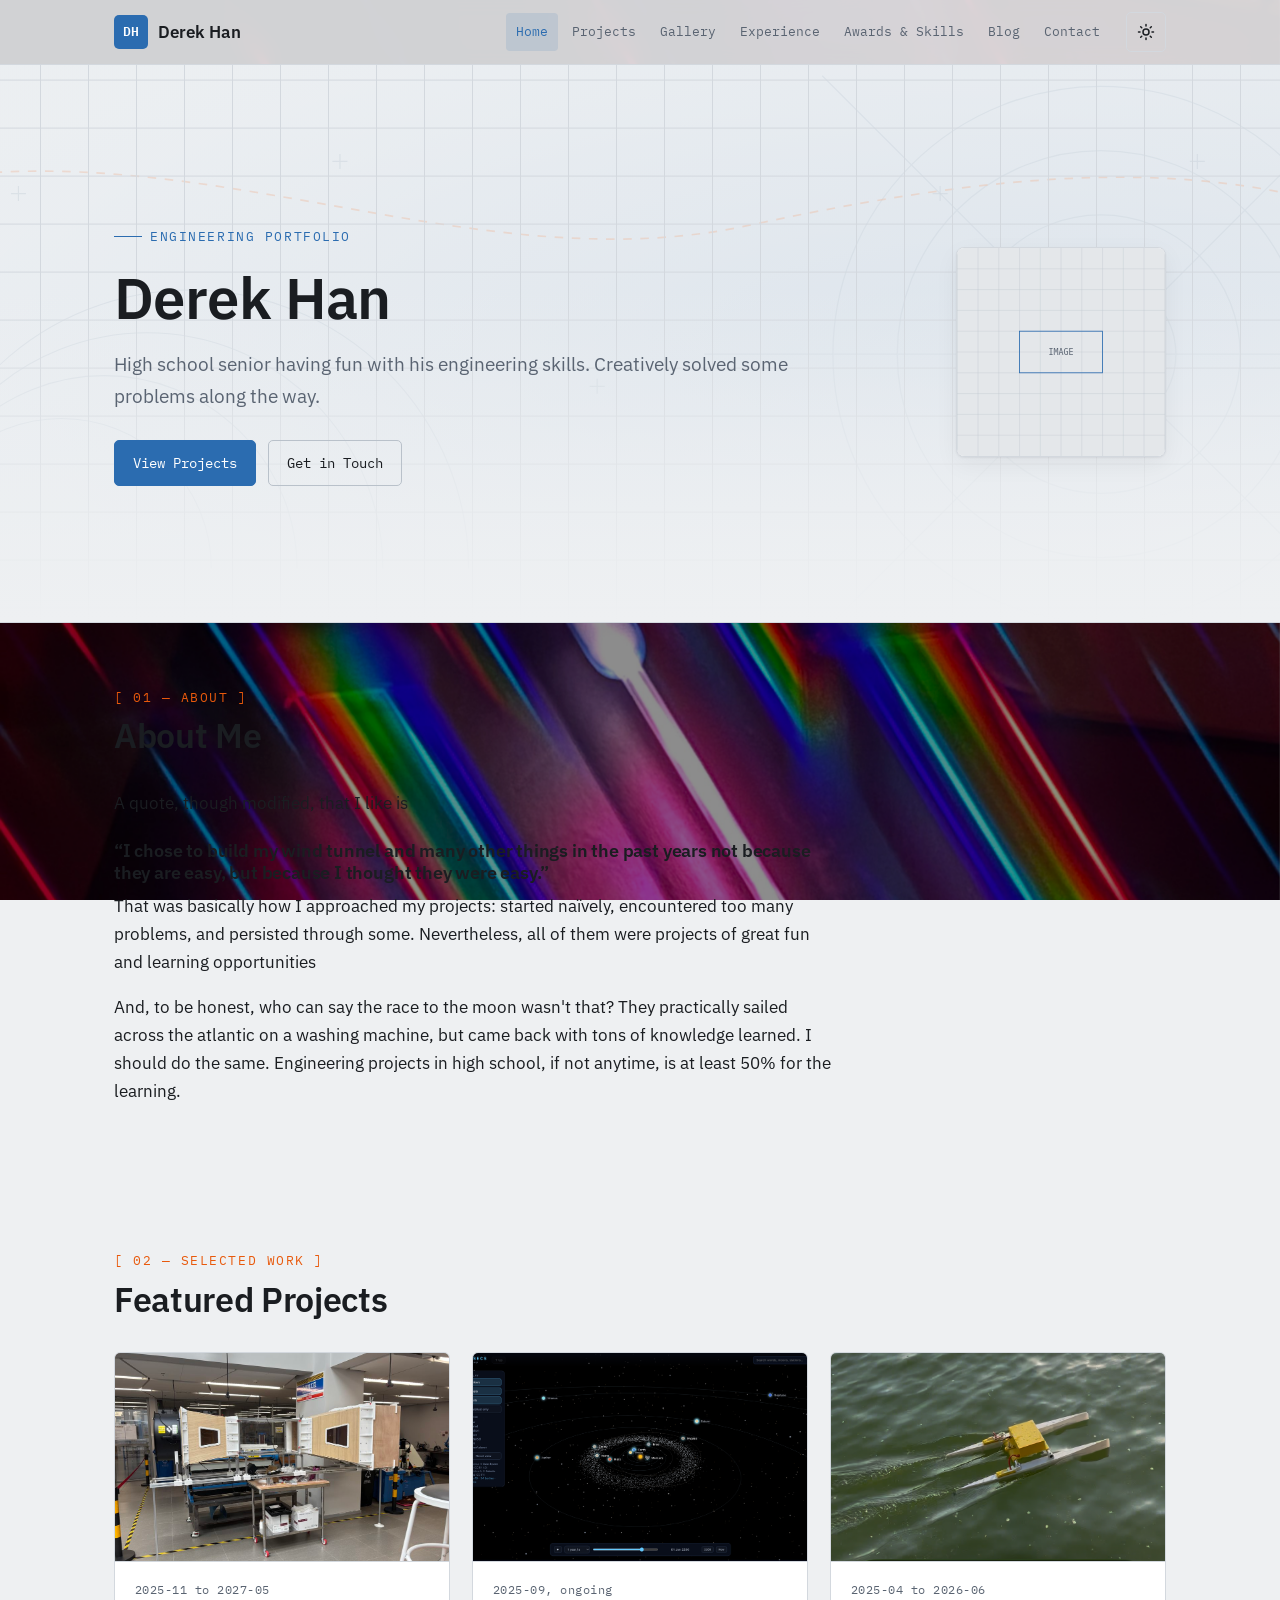
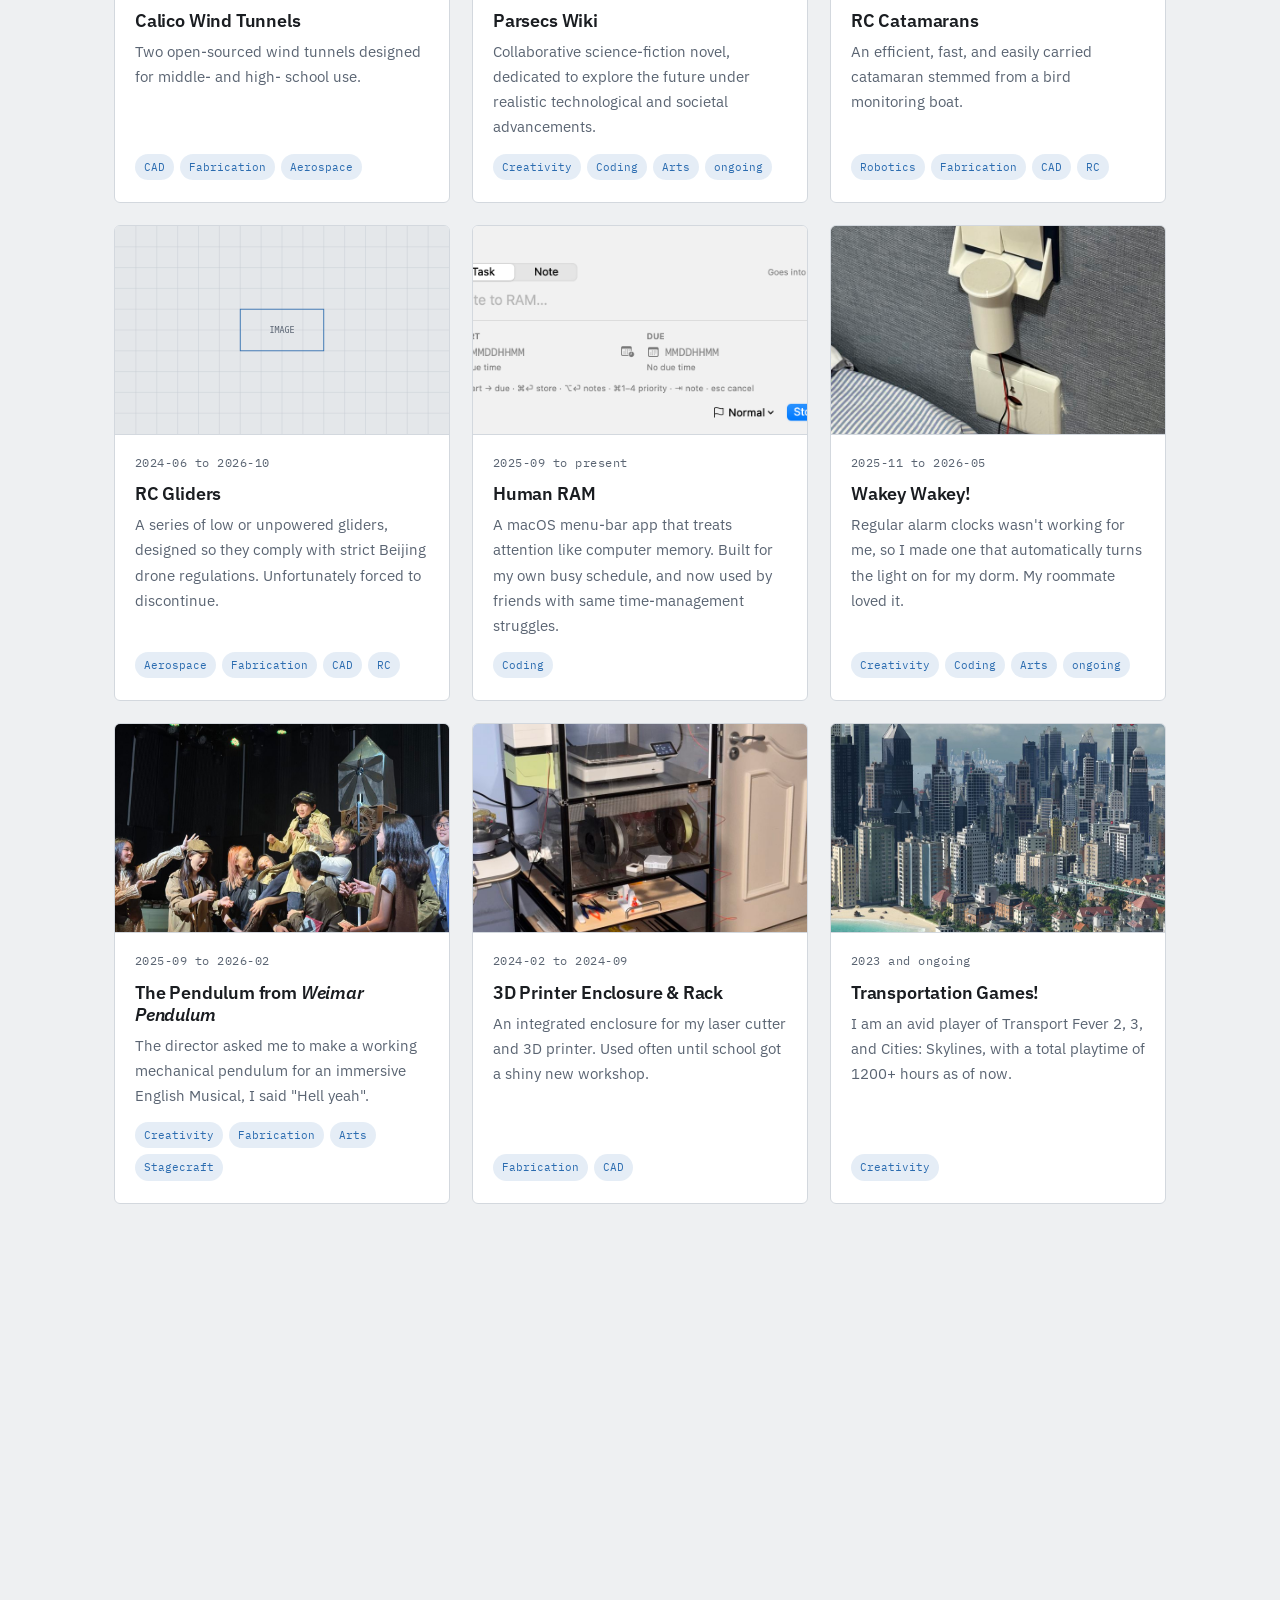
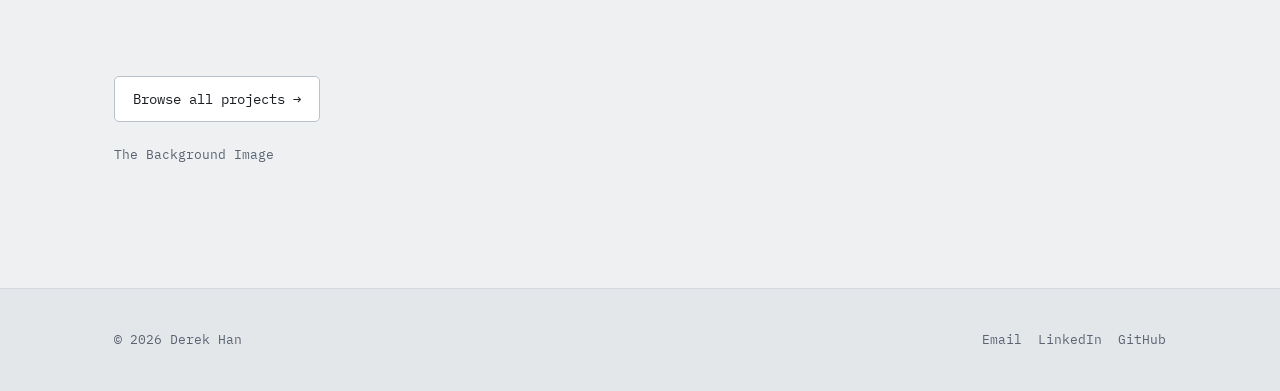
==== index.html @ 446bf0f0 "Hide the Resume/CV page: remove nav links, hero button, sitemap entry; add noindex" ====
<!DOCTYPE html>
<html lang="en">
<head>
  <meta charset="UTF-8" />
  <meta name="viewport" content="width=device-width, initial-scale=1" />
  <title>Derek Han — Engineering Portfolio</title>
  <meta name="description" content="Portfolio of Derek Han, a STEM/engineering student. Projects, experience, awards, and skills." />
  <meta name="author" content="Derek Han" />
  <link rel="icon" href="favicon.svg" type="image/svg+xml" />

  <meta property="og:type" content="website" />
  <meta property="og:title" content="Derek Han — Engineering Portfolio" />
  <meta property="og:description" content="Projects, experience, awards, and skills of Derek Han." />
  <meta property="og:image" content="assets/img/placeholder.svg" />

  <link rel="preconnect" href="https://fonts.googleapis.com" />
  <link rel="preconnect" href="https://fonts.gstatic.com" crossorigin />
  <link href="https://fonts.googleapis.com/css2?family=IBM+Plex+Mono:wght@400;500;600&family=IBM+Plex+Sans:wght@400;500;600;700&display=swap" rel="stylesheet" />
  <link rel="stylesheet" href="assets/css/style.css" />
  <script>
    (function () {
      try {
        var t = localStorage.getItem("theme");
        if (!t) t = window.matchMedia("(prefers-color-scheme: dark)").matches ? "dark" : "light";
        document.documentElement.setAttribute("data-theme", t);
      } catch (e) { document.documentElement.setAttribute("data-theme", "light"); }
    })();
  </script>
</head>
<body data-page="home">
  <div class="home-bg" aria-hidden="true"><div class="home-bg-img"></div></div>
  <a class="skip-link" href="#main">Skip to content</a>

  <header class="site-header">
    <div class="wrap header-inner">
      <a class="brand" href="index.html">
        <span class="brand-mark" data-bind="site.brandMark">DH</span>
        <span class="brand-name" data-bind="site.name">Derek Han</span>
      </a>
      <button class="nav-toggle" aria-expanded="false" aria-controls="site-nav" aria-label="Toggle navigation">
        <svg viewBox="0 0 24 24" width="18" height="18" fill="none" stroke="currentColor" stroke-width="2" stroke-linecap="round"><path d="M3 6h18M3 12h18M3 18h18"/></svg>
      </button>
      <nav id="site-nav" class="site-nav" aria-label="Primary">
        <a href="index.html" aria-current="page">Home</a>
        <a href="projects.html">Projects</a>
        <a href="gallery.html">Gallery</a>
        <a href="experience.html">Experience</a>
        <a href="awards-skills.html">Awards &amp; Skills</a>
        <a href="blog.html">Blog</a>
        <a href="contact.html">Contact</a>
      </nav>
      <button class="theme-toggle" aria-label="Toggle dark mode" title="Toggle dark mode">
        <svg class="icon-sun" viewBox="0 0 24 24" fill="none" stroke="currentColor" stroke-width="2" stroke-linecap="round"><circle cx="12" cy="12" r="4"/><path d="M12 2v2M12 20v2M4.9 4.9l1.4 1.4M17.7 17.7l1.4 1.4M2 12h2M20 12h2M4.9 19.1l1.4-1.4M17.7 6.3l1.4-1.4"/></svg>
        <svg class="icon-moon" viewBox="0 0 24 24" fill="none" stroke="currentColor" stroke-width="2" stroke-linecap="round" stroke-linejoin="round"><path d="M21 12.8A9 9 0 1 1 11.2 3a7 7 0 0 0 9.8 9.8z"/></svg>
      </button>
    </div>
  </header>

  <main id="main">
    <!-- HERO -->
    <section class="hero">
      <img class="hero-banner" data-attrs="src:banner" alt="" aria-hidden="true" />
      <div class="wrap hero-inner">
        <div class="hero-grid">
          <div>
            <span class="eyebrow" data-bind="eyebrow"></span>
            <h1 data-bind="name"></h1>
            <p class="lead" data-bind="lead"></p>
            <div class="hero-actions">
              <a class="btn btn--primary" href="projects.html">View Projects</a>
              <a class="btn btn--ghost" href="contact.html">Get in Touch</a>
            </div>
          </div>
          <img class="avatar" data-attrs="src:photo,alt:name" alt="Portrait" width="210" height="210" />
        </div>
      </div>
    </section>

    <!-- ABOUT -->
    <section class="wrap reveal">
      <div class="section-head">
        <span class="kicker">[ 01 — About ]</span>
        <h2 data-bind="aboutHeading"></h2>
      </div>
      <div class="prose" data-bind="about" data-html="true"></div>
    </section>

    <!-- FEATURED PROJECTS -->
    <section class="wrap reveal">
      <div class="section-head">
        <span class="kicker">[ 02 — Selected Work ]</span>
        <h2>Featured Projects</h2>
      </div>
      <div id="featured-projects" class="grid grid--3"></div>
      <p style="margin-top: 24px;">
        <a class="btn" href="projects.html">Browse all projects &rarr;</a>
      </p>
      <p style="margin-top: 12px;">
        <a class="muted" href="gallery.html?photo=assets/img/gallery/rainbow.jpeg" style="font-family: var(--font-mono); font-size: 0.8rem;">The Background Image</a>
      </p>
    </section>
  </main>

  <footer class="site-footer">
    <div class="wrap footer-inner">
      <span>&copy; <span id="year"></span> <span data-bind="site.name">Derek Han</span></span>
      <span class="footer-links">
        <a href="#" data-social="email">Email</a>
        <a href="#" data-social="linkedin">LinkedIn</a>
        <a href="#" data-social="github">GitHub</a>
      </span>
    </div>
  </footer>

  <!-- Card markup used by render.js for the featured grid -->
  <template id="project-card">
    <article class="card reveal">
      <a class="card-media" aria-hidden="true" tabindex="-1">
        <img alt="" loading="lazy" />
      </a>
      <div class="card-body">
        <div class="card-meta"><span data-bind="date"></span></div>
        <h3 class="card-title"><a data-bind="title" data-html></a></h3>
        <p data-bind="summary"></p>
        <div class="card-foot">
          <div class="tags" data-list="tags">
            <template><span class="tag" data-bind="."></span></template>
          </div>
        </div>
      </div>
    </article>
  </template>

  <script src="assets/js/main.js"></script>
  <script src="assets/js/render.js"></script>
</body>
</html>
---- assets/css/style.css ----
/* ==========================================================================
   Derek Han — Engineering Portfolio
   Design direction: Technical / Engineering
   ========================================================================== */

/* ---------- Theme tokens ---------- */
:root {
  --bg: #eef0f2;
  --bg-elev: #ffffff;
  --bg-sunken: #e4e7ea;
  --ink: #1a1d21;
  --muted: #5a6472;
  --line: #d3d8de;
  --line-strong: #b9c1ca;
  --accent: #2b6cb0;
  --accent-soft: rgba(43, 108, 176, 0.12);
  --accent-2: #e8590c;
  --accent-2-soft: rgba(232, 89, 12, 0.12);
  --shadow: 0 1px 2px rgba(16, 20, 26, 0.06), 0 8px 24px rgba(16, 20, 26, 0.05);
  --hero-tint: rgba(238, 240, 242, 0.68);

  /* Home page background photo + overlay. Raise the overlay to mute the image
     (helps the foreground stay legible); lower it to show more of the photo. */
  --home-overlay: 0.45;

  --font-sans: "IBM Plex Sans", system-ui, -apple-system, "Segoe UI", Roboto, sans-serif;
  --font-mono: "IBM Plex Mono", ui-monospace, SFMono-Regular, Menlo, Consolas, monospace;

  --wrap: 1100px;
  --radius: 6px;
  --header-h: 64px;
}

[data-theme="dark"] {
  --bg: #0f1115;
  --bg-elev: #161a20;
  --bg-sunken: #0b0d10;
  --ink: #e6e8eb;
  --muted: #9aa4b2;
  --line: #262c34;
  --line-strong: #333b45;
  --accent: #5aa2e0;
  --accent-soft: rgba(90, 162, 224, 0.16);
  --accent-2: #ff7a3d;
  --accent-2-soft: rgba(255, 122, 61, 0.16);
  --shadow: 0 1px 2px rgba(0, 0, 0, 0.4), 0 12px 28px rgba(0, 0, 0, 0.35);
  --hero-tint: rgba(15, 17, 21, 0.8);
}

/* ---------- Reset ---------- */
*,
*::before,
*::after { box-sizing: border-box; }

html { scroll-behavior: smooth; }

body {
  margin: 0;
  font-family: var(--font-sans);
  font-size: 17px;
  line-height: 1.65;
  color: var(--ink);
  background: var(--bg);
  -webkit-font-smoothing: antialiased;
  text-rendering: optimizeLegibility;
}

img { max-width: 100%; display: block; }

a { color: var(--accent); text-decoration: none; }
a:hover { text-decoration: underline; }

h1, h2, h3, h4 { line-height: 1.2; margin: 0 0 0.5em; font-weight: 600; letter-spacing: -0.01em; }
p { margin: 0 0 1em; }

code, kbd, samp { font-family: var(--font-mono); }

::selection { background: var(--accent-soft); }

:focus-visible {
  outline: 2px solid var(--accent);
  outline-offset: 2px;
  border-radius: 3px;
}

.skip-link {
  position: absolute;
  left: -999px;
  top: 0;
  background: var(--accent);
  color: #fff;
  padding: 8px 14px;
  z-index: 200;
}
.skip-link:focus { left: 8px; top: 8px; }

/* ---------- Layout ---------- */
.wrap {
  width: 100%;
  max-width: var(--wrap);
  margin-inline: auto;
  padding-inline: 24px;
}

main { display: block; }

section { padding-block: 64px; }

.section-head { margin-bottom: 32px; }

.kicker {
  font-family: var(--font-mono);
  font-size: 0.8rem;
  letter-spacing: 0.12em;
  text-transform: uppercase;
  color: var(--accent-2);
  display: block;
  margin-bottom: 8px;
}

.section-head h2 { font-size: clamp(1.6rem, 3vw, 2.1rem); margin: 0; }

.rule {
  height: 1px;
  background: var(--line);
  border: 0;
  margin: 24px 0;
}

.lead { font-size: 1.15rem; color: var(--muted); max-width: 62ch; }
.muted { color: var(--muted); }

/* ---------- Header / nav ---------- */
.site-header {
  position: sticky;
  top: 0;
  z-index: 100;
  background: var(--bg);
  background: color-mix(in srgb, var(--bg) 88%, transparent);
  backdrop-filter: blur(10px);
  border-bottom: 1px solid var(--line);
}

.header-inner {
  height: var(--header-h);
  display: flex;
  align-items: center;
  gap: 16px;
}

.brand {
  display: flex;
  align-items: center;
  gap: 10px;
  color: var(--ink);
  font-weight: 600;
  margin-right: auto;
}
.brand:hover { text-decoration: none; }

.brand-mark {
  font-family: var(--font-mono);
  font-size: 0.8rem;
  font-weight: 600;
  color: #fff;
  background: var(--accent);
  width: 34px;
  height: 34px;
  display: grid;
  place-items: center;
  border-radius: 5px;
  letter-spacing: 0.02em;
}

.site-nav { display: flex; align-items: center; gap: 4px; }

.site-nav a {
  font-family: var(--font-mono);
  font-size: 0.82rem;
  color: var(--muted);
  padding: 8px 10px;
  border-radius: 4px;
  white-space: nowrap;
}
.site-nav a:hover { color: var(--ink); background: var(--bg-sunken); text-decoration: none; }
.site-nav a[aria-current="page"] { color: var(--accent); background: var(--accent-soft); }

.theme-toggle,
.nav-toggle {
  background: transparent;
  border: 1px solid var(--line);
  color: var(--ink);
  width: 40px;
  height: 40px;
  border-radius: 5px;
  cursor: pointer;
  display: grid;
  place-items: center;
  flex: none;
}
.theme-toggle:hover, .nav-toggle:hover { border-color: var(--line-strong); }

.nav-toggle { display: none; }
.theme-toggle svg { width: 18px; height: 18px; }
.theme-toggle .icon-moon { display: none; }
[data-theme="dark"] .theme-toggle .icon-sun { display: none; }
[data-theme="dark"] .theme-toggle .icon-moon { display: block; }

/* ---------- Hero ---------- */
.hero {
  position: relative;
  border-bottom: 1px solid var(--line);
  background: var(--bg);
  overflow: hidden;
}
.hero-banner {
  position: absolute;
  inset: 0;
  width: 100%;
  height: 100%;
  object-fit: cover;
  object-position: center;
  z-index: 0;
}
/* Blueprint grid, kept crisp on top of a tinted banner */
.hero::before {
  content: "";
  position: absolute;
  inset: 0;
  z-index: 1;
  pointer-events: none;
  background-image:
    linear-gradient(var(--line) 1px, transparent 1px),
    linear-gradient(90deg, var(--line) 1px, transparent 1px),
    linear-gradient(var(--hero-tint), var(--hero-tint));
  background-size: 48px 48px, 48px 48px, auto;
  background-position: center, center, center;
}
.hero::after {
  content: "";
  position: absolute;
  inset: 0;
  z-index: 2;
  background: linear-gradient(180deg, transparent 40%, var(--bg) 100%);
  pointer-events: none;
}
.hero .wrap { position: relative; z-index: 3; }

/* ---------- Home page background photo ----------
   Fixed behind the content; it starts at the bottom of the banner and drifts
   slower than the page (parallax) while showing the whole image. */
.home-bg {
  position: fixed;
  inset: 0;
  z-index: -1;
  overflow: hidden;
  pointer-events: none;
}
.home-bg-img {
  position: absolute;
  left: 0;
  right: 0;
  top: 0;
  aspect-ratio: 3024 / 4032; /* full image; JS drifts the whole thing */
  background: url("../bg/rainbow.jpeg") center top / cover no-repeat;
  will-change: transform;
}
/* Transparent black layer — tweak via --home-overlay */
.home-bg::after {
  content: "";
  position: absolute;
  inset: 0;
  background: rgba(0, 0, 0, var(--home-overlay));
}
.hero-inner { padding-block: 88px 72px; }

.hero-grid {
  display: grid;
  grid-template-columns: 1fr auto;
  gap: 48px;
  align-items: center;
}

.eyebrow {
  font-family: var(--font-mono);
  font-size: 0.82rem;
  letter-spacing: 0.12em;
  text-transform: uppercase;
  color: var(--accent);
  margin-bottom: 16px;
  display: inline-flex;
  align-items: center;
  gap: 8px;
}
.eyebrow::before { content: ""; width: 28px; height: 1px; background: var(--accent); }

.hero h1 {
  font-size: clamp(2.2rem, 5.5vw, 3.6rem);
  margin: 0 0 16px;
}
.hero .lead { font-size: 1.2rem; }

.hero-actions { display: flex; flex-wrap: wrap; gap: 12px; margin-top: 28px; }

.avatar {
  width: 210px;
  height: 210px;
  border-radius: 8px;
  object-fit: cover;
  border: 1px solid var(--line);
  background: var(--bg-elev);
  box-shadow: var(--shadow);
}

/* ---------- Buttons ---------- */
.btn {
  display: inline-flex;
  align-items: center;
  gap: 8px;
  font-family: var(--font-mono);
  font-size: 0.85rem;
  padding: 11px 18px;
  border-radius: 5px;
  border: 1px solid var(--line-strong);
  background: var(--bg-elev);
  color: var(--ink);
  cursor: pointer;
  transition: transform 0.12s ease, border-color 0.12s ease, background 0.12s ease;
}
.btn:hover { text-decoration: none; border-color: var(--accent); transform: translateY(-1px); }
.btn--primary { background: var(--accent); border-color: var(--accent); color: #fff; }
.btn--primary:hover { color: #fff; }
.btn--ghost { background: transparent; }

/* ---------- Cards & grids ---------- */
.grid { display: grid; gap: 22px; }
.grid--2 { grid-template-columns: repeat(2, minmax(0, 1fr)); }
.grid--3 { grid-template-columns: repeat(3, minmax(0, 1fr)); }

.card {
  background: var(--bg-elev);
  border: 1px solid var(--line);
  border-radius: var(--radius);
  overflow: hidden;
  transition: transform 0.15s ease, box-shadow 0.15s ease, border-color 0.15s ease;
  display: flex;
  flex-direction: column;
}
.card:hover { transform: translateY(-3px); box-shadow: var(--shadow); border-color: var(--line-strong); }

.card-media {
  aspect-ratio: 16 / 10;
  background: var(--bg-sunken);
  border-bottom: 1px solid var(--line);
  overflow: hidden;
}
.card-media img { width: 100%; height: 100%; object-fit: cover; }

.card-body { padding: 18px 20px 22px; display: flex; flex-direction: column; flex: 1; }

.card-meta {
  font-family: var(--font-mono);
  font-size: 0.74rem;
  letter-spacing: 0.04em;
  color: var(--muted);
  display: flex;
  flex-wrap: wrap;
  gap: 8px;
  align-items: center;
  margin-bottom: 10px;
}
.card-meta .dot { color: var(--line-strong); }

.card-title { font-size: 1.15rem; margin: 0 0 8px; }
.card-title a { color: var(--ink); }
.card-title a:hover { color: var(--accent); text-decoration: none; }

.card p { color: var(--muted); font-size: 0.95rem; margin: 0 0 14px; }
.card .card-foot { margin-top: auto; }

/* ---------- Tags ---------- */
.tags { display: flex; flex-wrap: wrap; gap: 6px; }
.tag {
  font-family: var(--font-mono);
  font-size: 0.7rem;
  padding: 3px 8px;
  border-radius: 999px;
  background: var(--accent-soft);
  color: var(--accent);
  border: 1px solid transparent;
  white-space: nowrap;
}
.tag--accent2 { background: var(--accent-2-soft); color: var(--accent-2); }

/* ---------- Filter bar ---------- */
.filter-bar {
  display: flex;
  flex-wrap: wrap;
  gap: 8px;
  margin-bottom: 28px;
}
.filter-btn {
  font-family: var(--font-mono);
  font-size: 0.78rem;
  padding: 7px 13px;
  border-radius: 999px;
  border: 1px solid var(--line);
  background: var(--bg-elev);
  color: var(--muted);
  cursor: pointer;
}
.filter-btn:hover { border-color: var(--line-strong); color: var(--ink); }
.filter-btn[aria-pressed="true"] {
  background: var(--accent);
  border-color: var(--accent);
  color: #fff;
}


.empty-state {
  border: 1px dashed var(--line-strong);
  border-radius: var(--radius);
  padding: 40px 24px;
  text-align: center;
  color: var(--muted);
  font-family: var(--font-mono);
  font-size: 0.9rem;
  background: var(--bg-elev);
}

/* Links whose bound href was empty (e.g. a plain-text contact row) */
.no-link {
  color: var(--muted) !important;
  text-decoration: none;
  pointer-events: none;
}

/* Shown when content JSON cannot be loaded (e.g. opened without a server) */
.content-error {
  max-width: var(--wrap);
  margin: 24px auto;
  padding: 16px 20px;
  border: 1px solid var(--accent-2);
  background: var(--accent-2-soft);
  border-radius: var(--radius);
  font-size: 0.9rem;
}
.content-error code {
  background: var(--bg-sunken);
  padding: 1px 5px;
  border-radius: 3px;
}

/* ---------- Timeline (experience) ---------- */
.timeline { list-style: none; margin: 0; padding: 0; border-left: 1px solid var(--line); }
.timeline > li { position: relative; padding: 0 0 36px 28px; }
.timeline > li::before {
  content: "";
  position: absolute;
  left: -5px;
  top: 8px;
  width: 9px;
  height: 9px;
  border-radius: 50%;
  background: var(--accent);
  border: 2px solid var(--bg);
}
.timeline h3 { margin: 0 0 4px; font-size: 1.15rem; }

.entry-head {
  display: flex;
  flex-wrap: wrap;
  align-items: baseline;
  justify-content: space-between;
  gap: 8px;
}
.entry-head .when { font-family: var(--font-mono); font-size: 0.78rem; color: var(--muted); }

.bullets { margin: 10px 0 0; padding-left: 18px; color: var(--muted); }
.bullets li { margin-bottom: 4px; }

.entry-links { display: flex; flex-wrap: wrap; gap: 8px; margin-top: 12px; }
.entry-links:not(:has(a)) { display: none; }
.entry-links .btn { padding: 5px 12px; font-size: 0.78rem; }

/* ---------- Skills ---------- */
.skill-group { margin-bottom: 26px; }
.skill-group h3 {
  font-family: var(--font-mono);
  font-size: 0.82rem;
  letter-spacing: 0.06em;
  text-transform: uppercase;
  color: var(--muted);
  margin: 0 0 12px;
}
.skill-list { display: flex; flex-wrap: wrap; gap: 8px; }
.chip {
  font-family: var(--font-mono);
  font-size: 0.82rem;
  padding: 6px 12px;
  border: 1px solid var(--line);
  border-radius: 4px;
  background: var(--bg-elev);
}

/* ---------- Resume ---------- */
.resume-head {
  display: flex;
  flex-wrap: wrap;
  align-items: center;
  justify-content: space-between;
  gap: 16px;
}
.resume-contact { font-family: var(--font-mono); font-size: 0.85rem; color: var(--muted); }
.resume-contact a { color: var(--accent); }
.resume-section { padding-block: 28px; border-top: 1px solid var(--line); }

/* ---------- Prose / article ---------- */
.prose { max-width: 72ch; }
.prose h2 { margin-top: 1.4em; font-size: 1.4rem; }
.prose h3 { margin-top: 1.2em; font-size: 1.15rem; }
.prose ul { padding-left: 20px; }
.prose img { border-radius: var(--radius); border: 1px solid var(--line); margin: 1em 0; }
.prose code {
  background: var(--bg-sunken);
  padding: 0.15em 0.4em;
  border-radius: 4px;
  font-size: 0.88em;
}

/* ---------- Contact ---------- */
.contact-list { list-style: none; padding: 0; margin: 0; }
.contact-list li {
  display: flex;
  gap: 16px;
  padding: 18px 0;
  border-bottom: 1px solid var(--line);
}
.contact-list .label {
  font-family: var(--font-mono);
  font-size: 0.78rem;
  text-transform: uppercase;
  letter-spacing: 0.08em;
  color: var(--muted);
  min-width: 120px;
  padding-top: 4px;
}

/* ---------- Blog ---------- */
.post-list { list-style: none; padding: 0; margin: 0; }
.post-list li { padding: 20px 0; border-bottom: 1px solid var(--line); }
.post-list h3 { margin: 0 0 4px; }
.post-list time { font-family: var(--font-mono); font-size: 0.76rem; color: var(--muted); }

/* ---------- Page header ---------- */
.page-head {
  border-bottom: 1px solid var(--line);
  padding-block: 56px 40px;
  background-image:
    linear-gradient(var(--line) 1px, transparent 1px),
    linear-gradient(90deg, var(--line) 1px, transparent 1px);
  background-size: 48px 48px;
}
.page-head h1 { font-size: clamp(1.9rem, 4vw, 2.8rem); margin: 0 0 10px; }

/* ---------- Footer ---------- */
.site-footer {
  border-top: 1px solid var(--line);
  padding-block: 40px;
  margin-top: 40px;
  background: var(--bg-sunken);
}
.footer-inner {
  display: flex;
  flex-wrap: wrap;
  gap: 16px;
  justify-content: space-between;
  align-items: center;
  font-family: var(--font-mono);
  font-size: 0.8rem;
  color: var(--muted);
}
.footer-links { display: flex; flex-wrap: wrap; gap: 16px; }
.footer-links a { color: var(--muted); }
.footer-links a:hover { color: var(--accent); }

/* ---------- Scroll reveal ---------- */
.reveal { opacity: 0; transform: translateY(16px); transition: opacity 0.5s ease, transform 0.5s ease; }
.reveal.is-visible { opacity: 1; transform: none; }

@media (prefers-reduced-motion: reduce) {
  html { scroll-behavior: auto; }
  .reveal { opacity: 1; transform: none; transition: none; }
  .card, .btn { transition: none; }
}

/* ---------- Responsive ---------- */
@media (max-width: 880px) {
  .nav-toggle { display: grid; }
  .site-nav {
    position: absolute;
    top: var(--header-h);
    left: 0;
    right: 0;
    flex-direction: column;
    align-items: stretch;
    gap: 0;
    background: var(--bg-elev);
    border-bottom: 1px solid var(--line);
    padding: 8px;
    display: none;
  }
  .site-nav.is-open { display: flex; }
  .site-nav a { padding: 12px 14px; font-size: 0.9rem; }
}

@media (max-width: 860px) {
  .hero-grid { grid-template-columns: 1fr; }
  .avatar { width: 150px; height: 150px; order: -1; }
  .grid--3 { grid-template-columns: repeat(2, minmax(0, 1fr)); }
}

@media (max-width: 720px) {
  .grid--3, .grid--2 { grid-template-columns: 1fr; }
  section { padding-block: 48px; }
  .hero-inner { padding-block: 64px 52px; }
  .contact-list li { flex-direction: column; gap: 4px; }
  .contact-list .label { min-width: 0; }
}

/* ---------- Project image gallery (horizontal slider) ---------- */
.project-gallery-wrap {
  position: relative;
  margin: 0 0 26px;
}
.project-gallery {
  display: flex;
  gap: 14px;
  overflow-x: auto;
  scroll-snap-type: x mandatory;
  scroll-behavior: smooth;
  padding-bottom: 10px;
  -webkit-overflow-scrolling: touch;
  scrollbar-width: thin;
  scrollbar-color: var(--line-strong) transparent;
}
.project-gallery::-webkit-scrollbar { height: 8px; }
.project-gallery::-webkit-scrollbar-track { background: transparent; }
.project-gallery::-webkit-scrollbar-thumb { background: var(--line-strong); border-radius: 999px; }

.project-figure {
  flex: 0 0 auto;
  width: min(420px, 78%);
  margin: 0;
  scroll-snap-align: start;
}
.project-figure > img {
  width: 100%;
  margin: 0;
  aspect-ratio: 4 / 3;
  object-fit: cover;
  border: 1px solid var(--line);
  border-radius: var(--radius);
  cursor: zoom-in;
  transition: transform 0.15s ease, border-color 0.15s ease;
}
.project-figure > img:hover { transform: translateY(-2px); border-color: var(--line-strong); }
.project-figure figcaption {
  font-family: var(--font-mono);
  font-size: 0.76rem;
  color: var(--muted);
  margin-top: 8px;
  text-align: center;
}

/* One image: no slider, just full width */
.project-gallery--single { display: block; overflow: visible; }
.project-gallery--single .project-figure { width: 100%; }
.project-gallery--single .project-figure > img {
  aspect-ratio: auto;
  max-height: 520px;
  object-fit: contain;
  background: var(--bg-sunken);
}

/* ---------- Videos (project slider + gallery) ---------- */
.video-embed {
  position: relative;
  display: block;
  width: 100%;
  aspect-ratio: 16 / 9;
  padding: 0;
  border: 1px solid var(--line);
  border-radius: var(--radius);
  overflow: hidden;
  background: #000;
  cursor: pointer;
}
.video-embed img {
  width: 100%;
  height: 100%;
  object-fit: cover;
  opacity: 0.9;
  transition: opacity 0.15s ease, transform 0.15s ease;
}
.video-embed:hover img { opacity: 1; transform: scale(1.03); }
.video-play {
  position: absolute;
  inset: 0;
  display: grid;
  place-items: center;
  pointer-events: none;
}
.video-play::before {
  content: "";
  width: 62px;
  height: 62px;
  border-radius: 50%;
  background: rgba(10, 12, 15, 0.55);
  border: 2px solid rgba(255, 255, 255, 0.9);
}
.video-play::after {
  content: "";
  position: absolute;
  top: 50%;
  left: 50%;
  transform: translate(-40%, -50%);
  border-style: solid;
  border-width: 11px 0 11px 18px;
  border-color: transparent transparent transparent #fff;
}
.video-frame {
  width: 100%;
  aspect-ratio: 16 / 9;
  border: 1px solid var(--line);
  border-radius: var(--radius);
  overflow: hidden;
  background: #000;
}
.video-frame iframe,
.lightbox-video iframe {
  width: 100%;
  height: 100%;
  border: 0;
  display: block;
}

/* ---------- Embedded pages (e.g. an interactive map) ---------- */
.project-figure--embed { flex: 1 1 100%; width: 100%; max-width: none; }
.project-embed {
  width: 100%;
  height: 80vh;
  min-height: 460px;
  border: 1px solid var(--line);
  border-radius: var(--radius);
  background: var(--bg-sunken);
  display: block;
}
.project-gallery--single .project-figure--embed { width: 100%; }
.gallery-item--embed { grid-column: 1 / -1; aspect-ratio: 16 / 9; }
.gallery-item--embed iframe { width: 100%; height: 100%; border: 0; display: block; }

/* ---------- Project page layout (write-up + sidebar) ---------- */
.project-layout {
  display: grid;
  grid-template-columns: minmax(0, 1fr) 300px;
  gap: 40px;
  align-items: start;
}

.project-sidebar {
  position: sticky;
  top: calc(var(--header-h) + 24px);
  max-height: calc(100vh - var(--header-h) - 48px);
  overflow-y: auto;
  display: flex;
  flex-direction: column;
  gap: 20px;
}

.sidebar-card,
.sidebar-block {
  background: var(--bg-elev);
  border: 1px solid var(--line);
  border-radius: var(--radius);
  padding: 18px;
}
.sidebar-thumb {
  display: block;
  width: 100%;
  border-radius: var(--radius);
  border: 1px solid var(--line);
  margin-bottom: 14px;
}
.sidebar-title {
  font-family: var(--font-mono);
  font-size: 0.78rem;
  letter-spacing: 0.08em;
  text-transform: uppercase;
  color: var(--accent-2);
  margin: 0 0 12px;
}
.sidebar-meta { margin: 0; }
.sidebar-meta dt {
  font-family: var(--font-mono);
  font-size: 0.72rem;
  text-transform: uppercase;
  letter-spacing: 0.06em;
  color: var(--muted);
  margin-top: 12px;
}
.sidebar-meta dt:first-child { margin-top: 0; }
.sidebar-meta dd { margin: 4px 0 0; }

.toc-list { list-style: none; margin: 0; padding: 0; }
.toc-list a {
  display: block;
  font-size: 0.9rem;
  color: var(--muted);
  padding: 4px 0;
  text-decoration: none;
}
.toc-list a:hover { color: var(--accent); }
.toc-list .toc-sub a { padding-left: 14px; font-size: 0.84rem; }

.highlight-grid {
  display: grid;
  grid-template-columns: repeat(2, minmax(0, 1fr));
  gap: 8px;
}
.highlight-item {
  position: relative;
  aspect-ratio: 1 / 1;
  padding: 0;
  border: 1px solid var(--line);
  border-radius: var(--radius);
  overflow: hidden;
  background: var(--bg-sunken);
  cursor: zoom-in;
}
.highlight-item img { width: 100%; height: 100%; object-fit: cover; display: block; }
.highlight-item .video-play::before { width: 40px; height: 40px; }
.highlight-item .video-play::after { border-width: 8px 0 8px 13px; }

/* Anchor jumps clear the sticky header */
.prose :is(h2, h3) { scroll-margin-top: calc(var(--header-h) + 24px); }

@media (max-width: 900px) {
  .project-layout { grid-template-columns: 1fr; }
  .project-sidebar { position: static; max-height: none; overflow: visible; }
}

/* Slider arrows */
.project-gallery-nav {
  position: absolute;
  top: 50%;
  transform: translateY(-50%);
  width: 40px;
  height: 40px;
  display: grid;
  place-items: center;
  border: 1px solid var(--line);
  border-radius: 50%;
  background: var(--bg-elev);
  color: var(--ink);
  font-size: 1.3rem;
  line-height: 1;
  cursor: pointer;
  box-shadow: var(--shadow);
  z-index: 2;
}
.project-gallery-nav:hover { border-color: var(--line-strong); }
.project-gallery-nav[hidden] { display: none; }
.gallery-prev { left: -6px; }
.gallery-next { right: -6px; }

@media (max-width: 720px) {
  .project-figure { width: 82%; }
  .gallery-prev { left: 2px; }
  .gallery-next { right: 2px; }
}

/* ---------- Gallery ---------- */
.gallery-grid {
  display: grid;
  grid-template-columns: repeat(auto-fill, minmax(150px, 1fr));
  gap: 12px;
}
.gallery-item {
  position: relative;
  display: block;
  padding: 0;
  aspect-ratio: 1 / 1;
  overflow: hidden;
  border: 1px solid var(--line);
  border-radius: var(--radius);
  background: var(--bg-elev);
  cursor: zoom-in;
}
.gallery-item img {
  width: 100%;
  height: 100%;
  object-fit: cover;
  transition: transform 0.3s ease;
}
.gallery-item:hover img,
.gallery-item:focus-visible img { transform: scale(1.05); }
.gallery-cap {
  position: absolute;
  left: 0;
  right: 0;
  bottom: 0;
  padding: 6px 8px;
  font-family: var(--font-mono);
  font-size: 0.68rem;
  color: #fff;
  text-align: left;
  background: linear-gradient(transparent, rgba(0, 0, 0, 0.65));
  opacity: 0;
  transition: opacity 0.2s ease;
}
.gallery-item:hover .gallery-cap,
.gallery-item:focus-visible .gallery-cap { opacity: 1; }

/* ---------- Lightbox ---------- */
body.lightbox-open { overflow: hidden; }

.lightbox {
  position: fixed;
  inset: 0;
  z-index: 300;
  display: flex;
  align-items: center;
  justify-content: center;
  padding: 24px;
  background: rgba(10, 12, 15, 0.92);
}
.lightbox[hidden] { display: none; }

.lightbox-fig {
  margin: 0;
  max-width: min(1100px, 92vw);
  max-height: 88vh;
  display: flex;
  flex-direction: column;
  align-items: center;
  gap: 12px;
}
.lightbox-fig img {
  max-width: 100%;
  max-height: 80vh;
  border-radius: 6px;
  box-shadow: 0 20px 60px rgba(0, 0, 0, 0.5);
}
.lightbox-video {
  width: min(1100px, 92vw);
  max-height: 80vh;
  aspect-ratio: 16 / 9;
  border-radius: 6px;
  overflow: hidden;
  background: #000;
  box-shadow: 0 20px 60px rgba(0, 0, 0, 0.5);
}
.lightbox-video[hidden] { display: none; }
#lightbox-img[hidden] { display: none; }

.lightbox-cap {
  color: #e6e8eb;
  font-family: var(--font-mono);
  font-size: 0.85rem;
  text-align: center;
}

.lightbox-close,
.lightbox-prev,
.lightbox-next {
  position: absolute;
  display: grid;
  place-items: center;
  width: 44px;
  height: 44px;
  border: 1px solid rgba(255, 255, 255, 0.25);
  border-radius: 50%;
  background: rgba(255, 255, 255, 0.08);
  color: #fff;
  font-size: 1.4rem;
  line-height: 1;
  cursor: pointer;
}
.lightbox-close:hover,
.lightbox-prev:hover,
.lightbox-next:hover { background: rgba(255, 255, 255, 0.22); }
.lightbox-close { top: 20px; right: 20px; }
.lightbox-prev { left: 20px; top: 50%; transform: translateY(-50%); }
.lightbox-next { right: 20px; top: 50%; transform: translateY(-50%); }

@media (max-width: 720px) {
  .gallery-cap { opacity: 1; }
  .lightbox-prev { left: 8px; }
  .lightbox-next { right: 8px; }
}
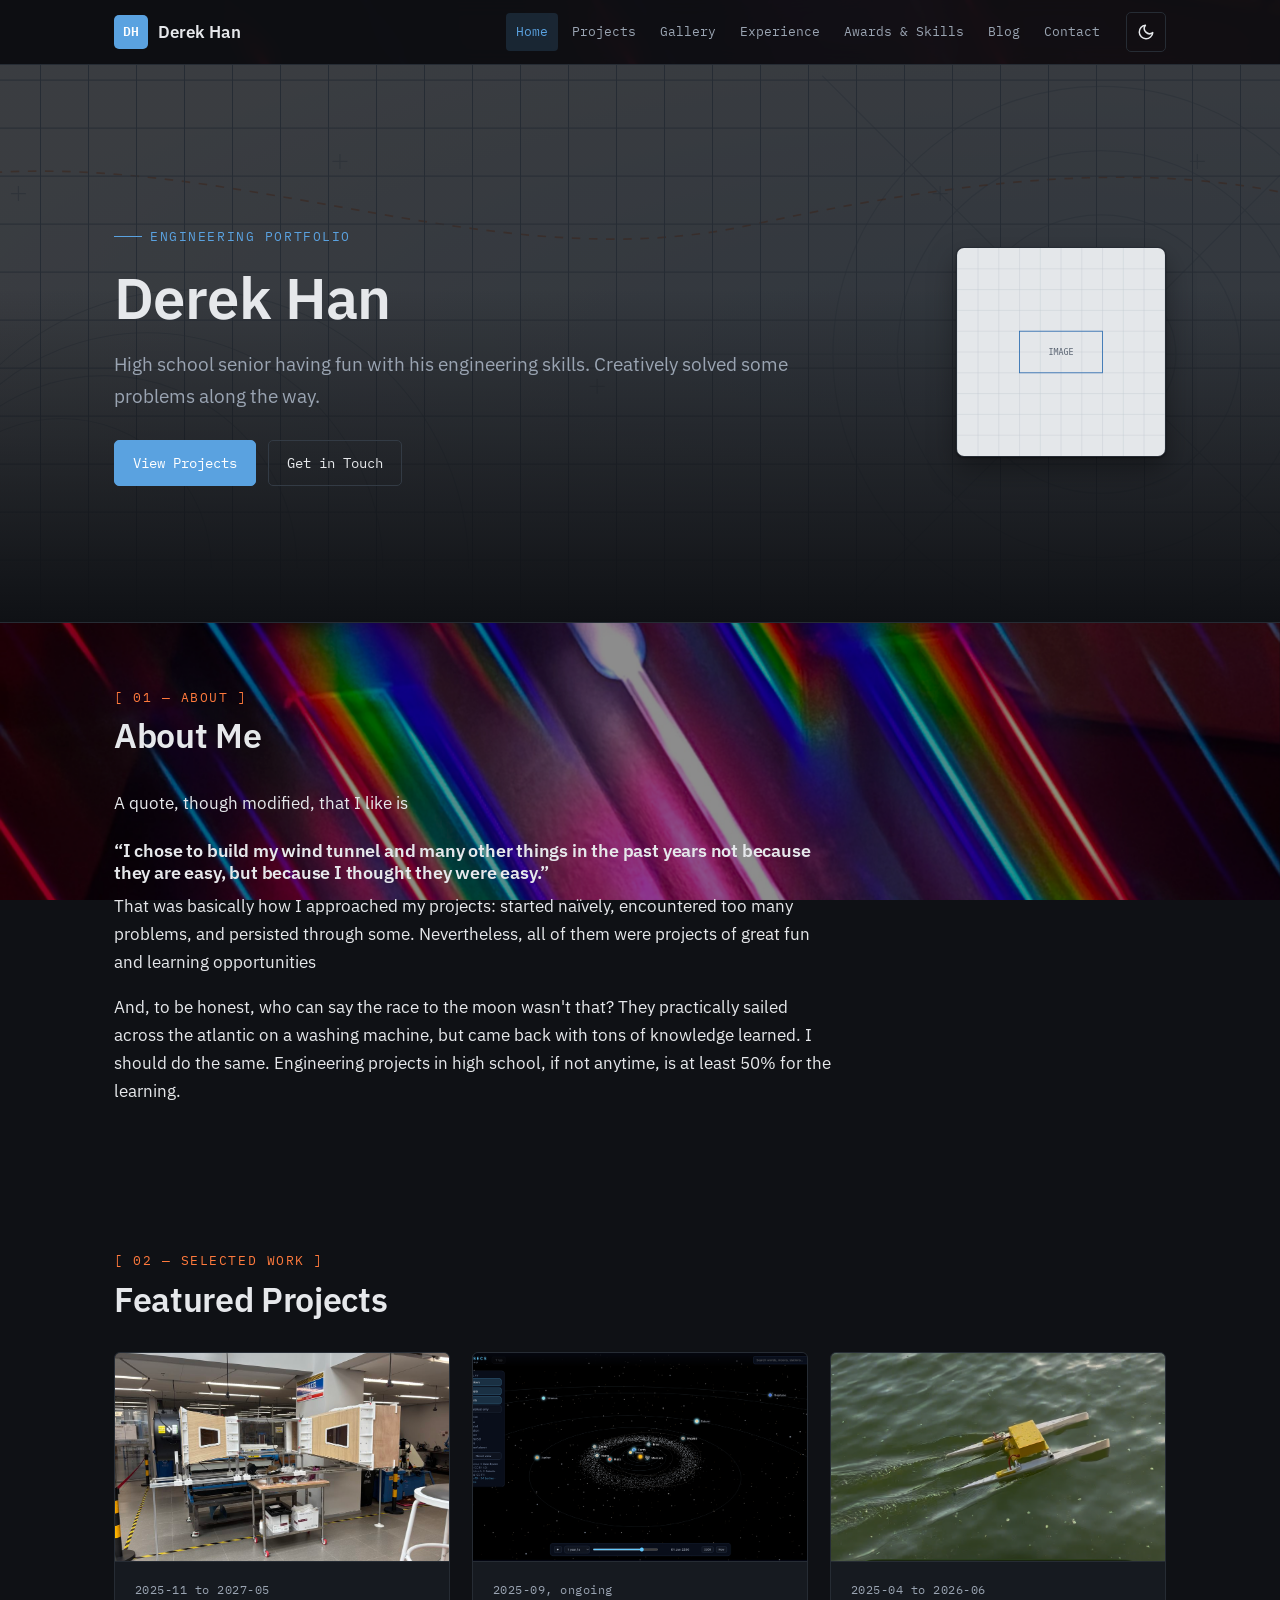
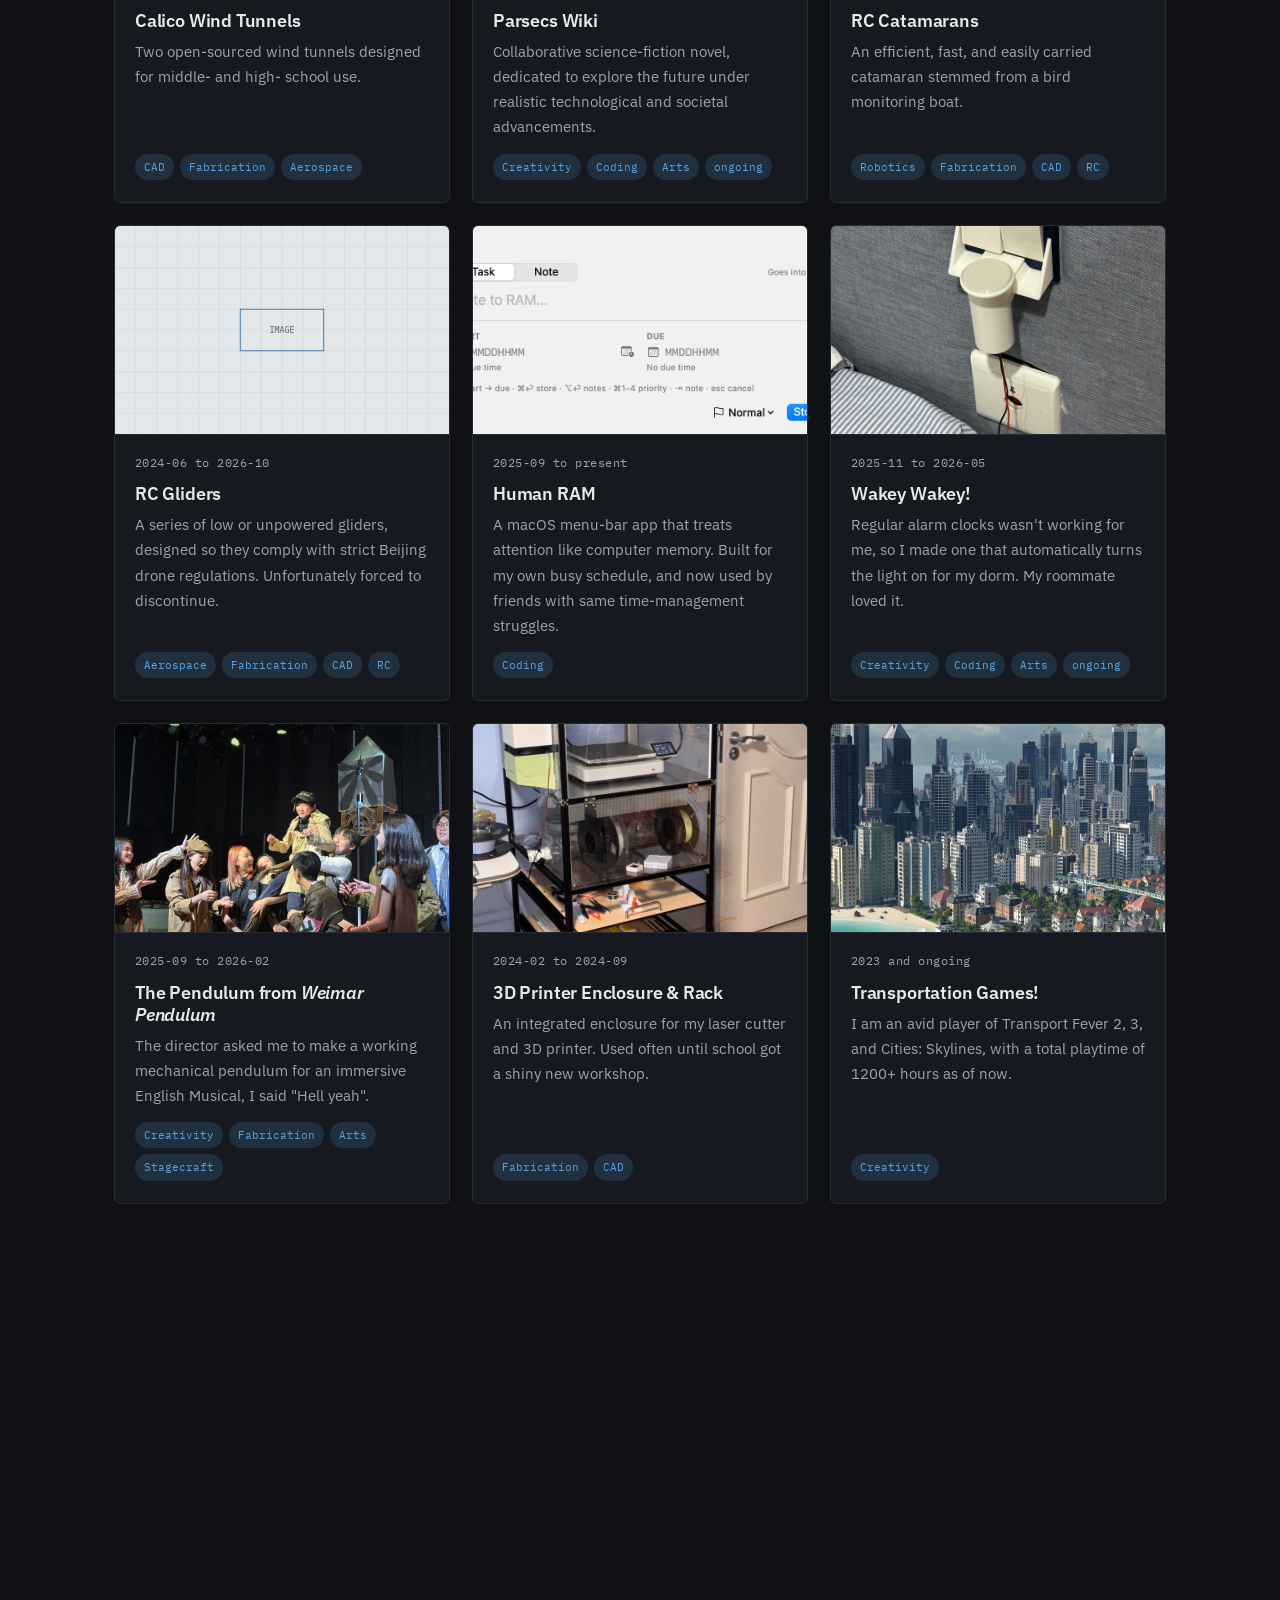
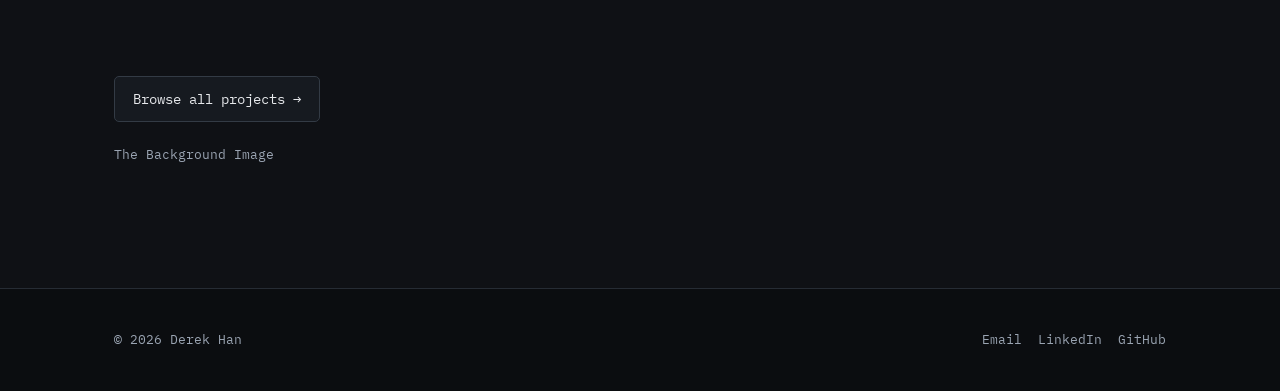
==== commit 1011547f: "Default website to dark mode - Always start in dark mode (fallback to 'dark' instead of 'light') - K" ====
--- a/index.html
+++ b/index.html
@@ -21,9 +21,9 @@
     (function () {
       try {
         var t = localStorage.getItem("theme");
-        if (!t) t = window.matchMedia("(prefers-color-scheme: dark)").matches ? "dark" : "light";
+        if (!t) t = "dark";
         document.documentElement.setAttribute("data-theme", t);
-      } catch (e) { document.documentElement.setAttribute("data-theme", "light"); }
+      } catch (e) { document.documentElement.setAttribute("data-theme", "dark"); }
     })();
   </script>
 </head>
--- a/assets/css/style.css
+++ b/assets/css/style.css
@@ -9,19 +9,22 @@
   --bg-elev: #ffffff;
   --bg-sunken: #e4e7ea;
   --ink: #1a1d21;
-  --muted: #5a6472;
+  --muted: #545e6b;
   --line: #d3d8de;
   --line-strong: #b9c1ca;
-  --accent: #2b6cb0;
-  --accent-soft: rgba(43, 108, 176, 0.12);
-  --accent-2: #e8590c;
-  --accent-2-soft: rgba(232, 89, 12, 0.12);
+  --accent: #2865a6;
+  --accent-soft: rgba(40, 101, 166, 0.12);
+  --accent-2: #b03d06;
+  --accent-2-soft: rgba(176, 61, 6, 0.12);
   --shadow: 0 1px 2px rgba(16, 20, 26, 0.06), 0 8px 24px rgba(16, 20, 26, 0.05);
   --hero-tint: rgba(238, 240, 242, 0.68);
 
   /* Home page background photo + overlay. Raise the overlay to mute the image
-     (helps the foreground stay legible); lower it to show more of the photo. */
-  --home-overlay: 0.45;
+     (helps the foreground stay legible); lower it to show more of the photo.
+     Light mode uses a near-opaque light wash so dark text stays readable over
+     the photo; dark mode keeps the photo prominent behind light text. */
+  --home-overlay: 0.95;
+  --home-overlay-color: 238, 240, 242;
 
   --font-sans: "IBM Plex Sans", system-ui, -apple-system, "Segoe UI", Roboto, sans-serif;
   --font-mono: "IBM Plex Mono", ui-monospace, SFMono-Regular, Menlo, Consolas, monospace;
@@ -45,6 +48,8 @@
   --accent-2-soft: rgba(255, 122, 61, 0.16);
   --shadow: 0 1px 2px rgba(0, 0, 0, 0.4), 0 12px 28px rgba(0, 0, 0, 0.35);
   --hero-tint: rgba(15, 17, 21, 0.8);
+  --home-overlay: 0.45;
+  --home-overlay-color: 0, 0, 0;
 }
 
 /* ---------- Reset ---------- */
@@ -265,12 +270,12 @@
   background: url("../bg/rainbow.jpeg") center top / cover no-repeat;
   will-change: transform;
 }
-/* Transparent black layer — tweak via --home-overlay */
+/* Theme-colored wash over the photo — tweak via --home-overlay(-color) */
 .home-bg::after {
   content: "";
   position: absolute;
   inset: 0;
-  background: rgba(0, 0, 0, var(--home-overlay));
+  background: rgba(var(--home-overlay-color), var(--home-overlay));
 }
 .hero-inner { padding-block: 88px 72px; }
 
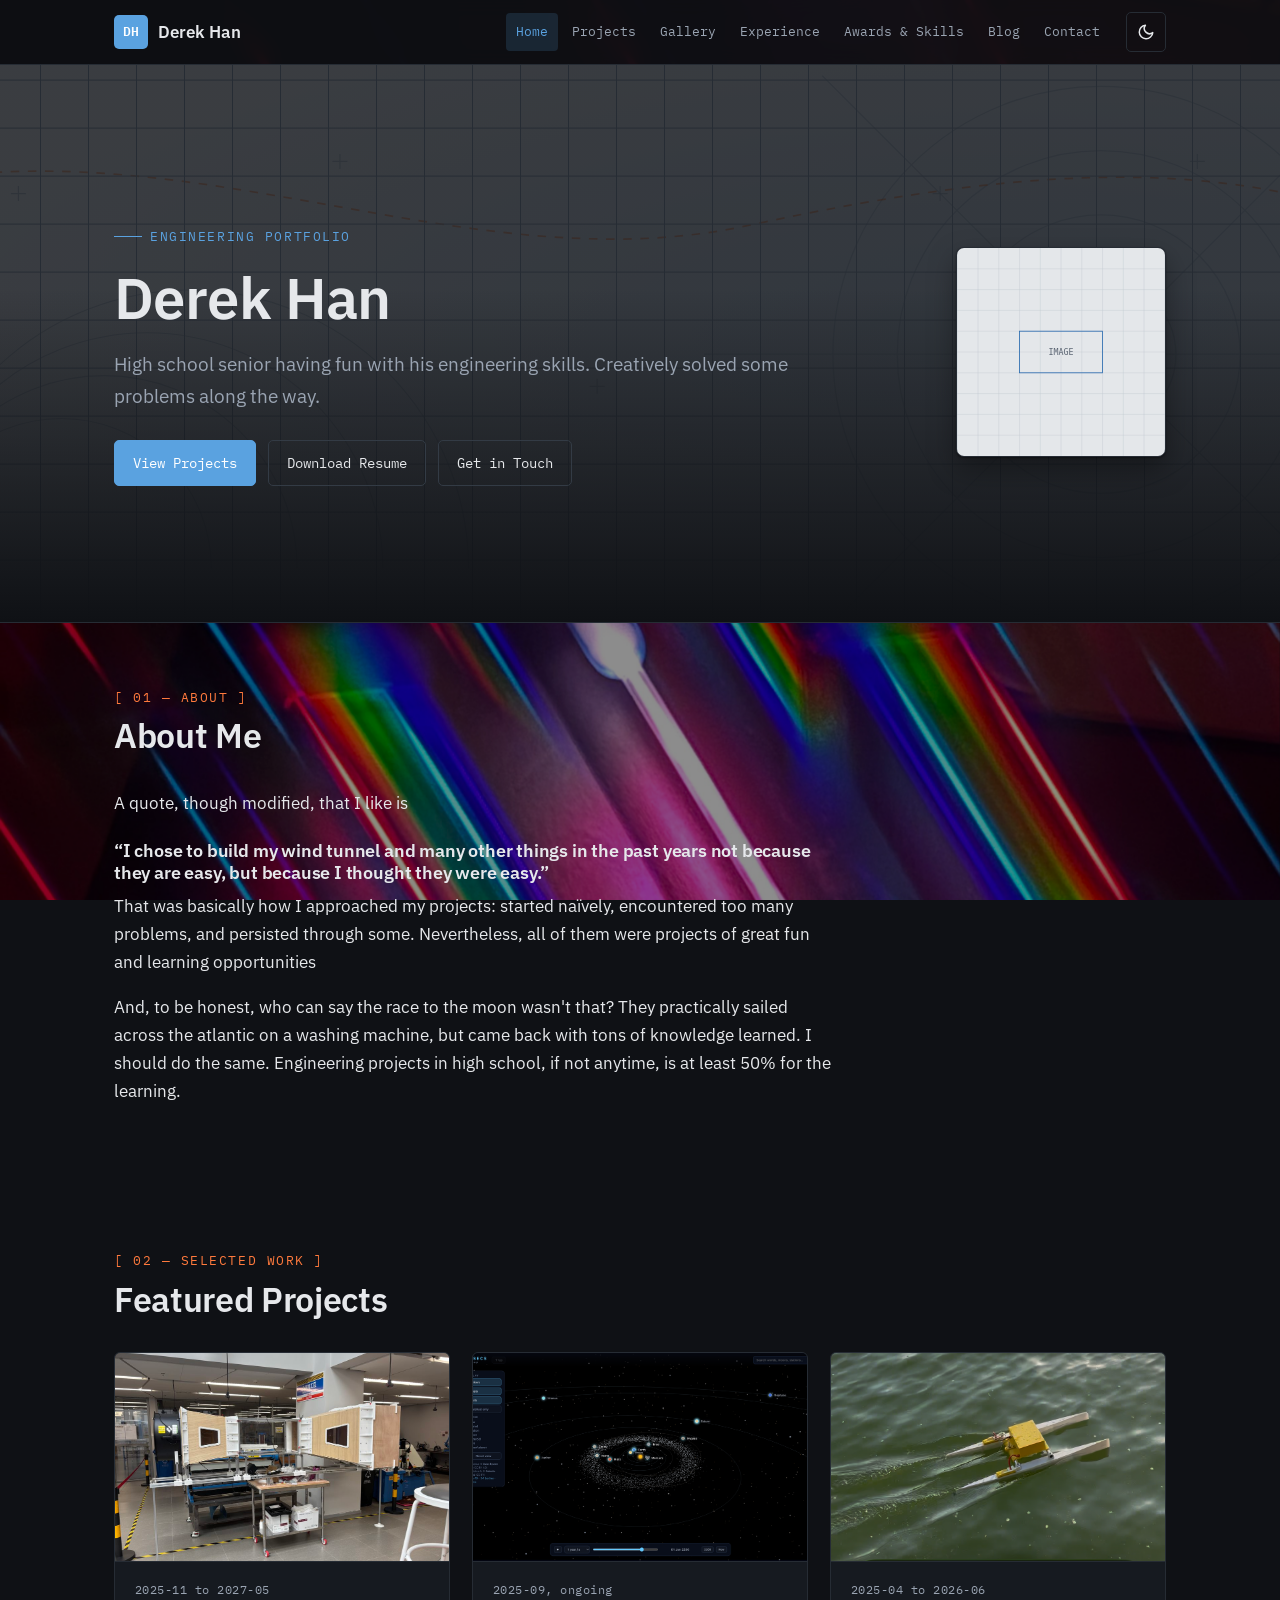
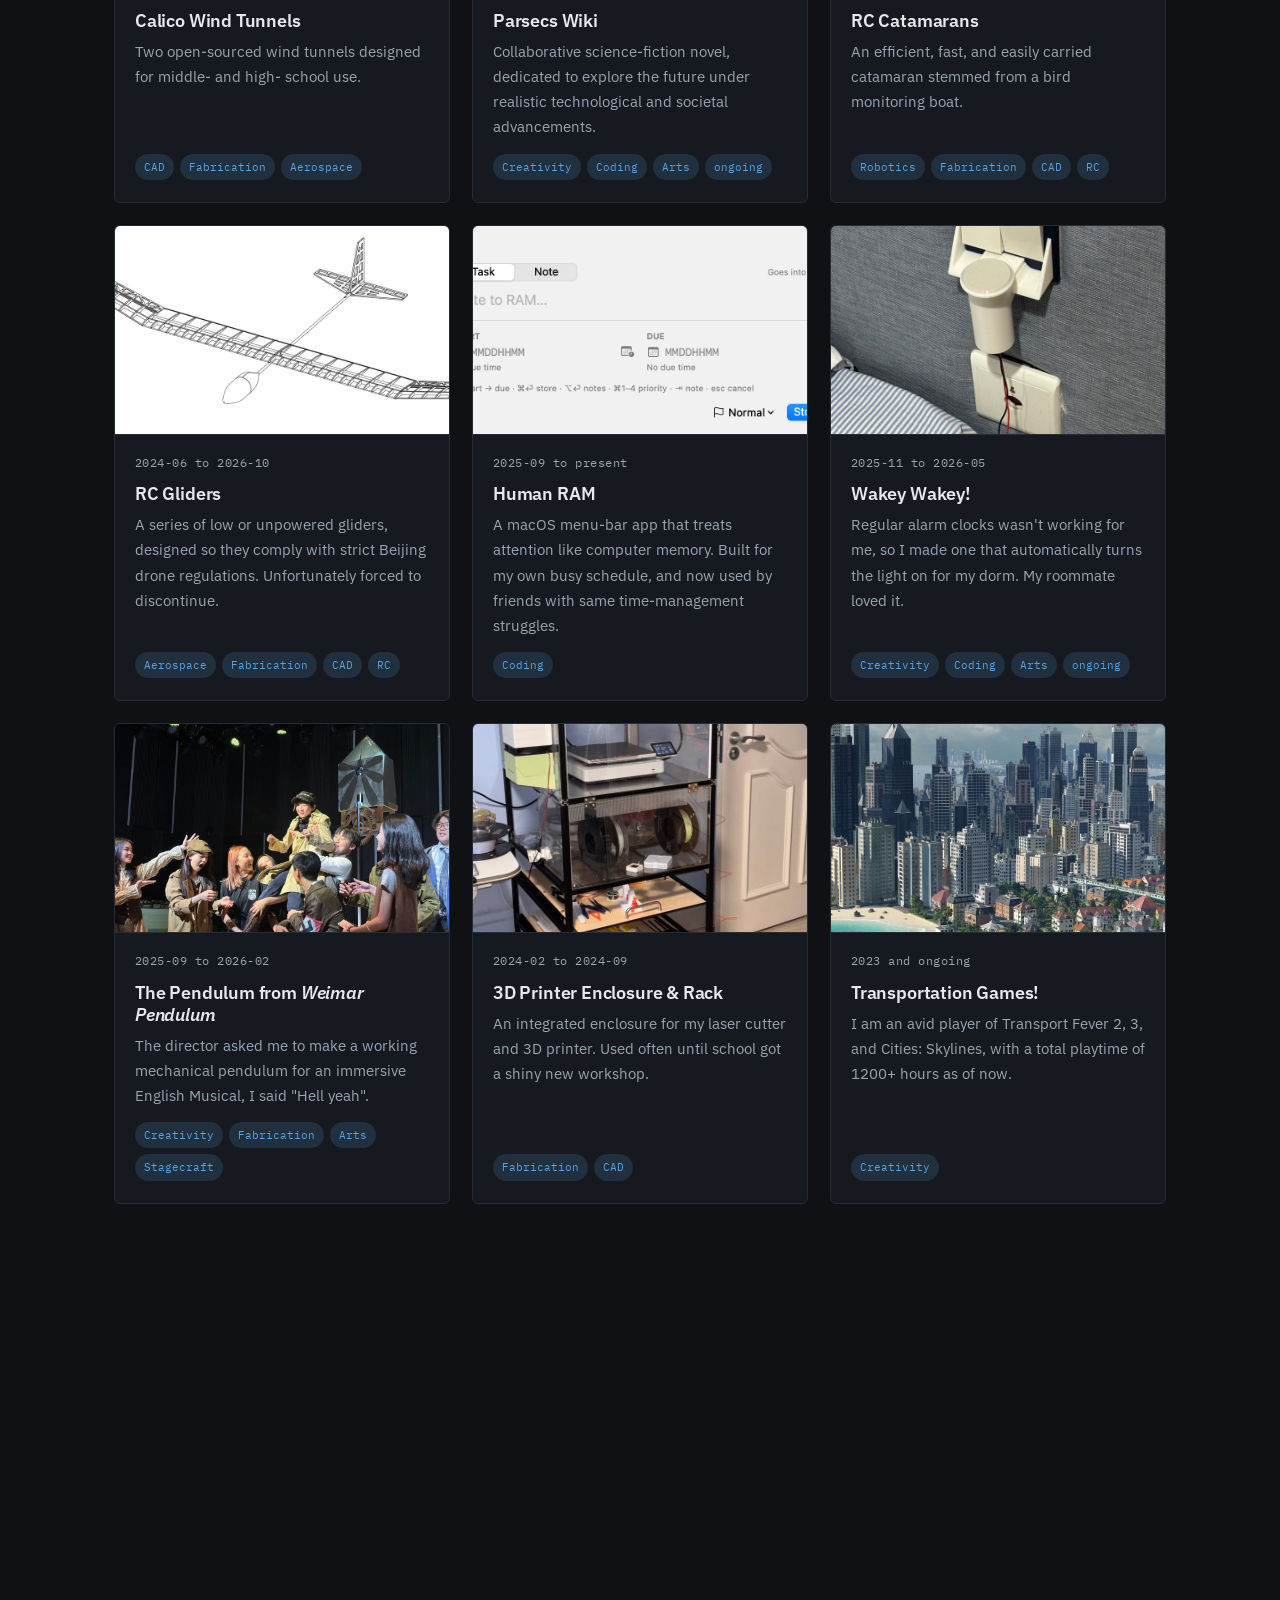
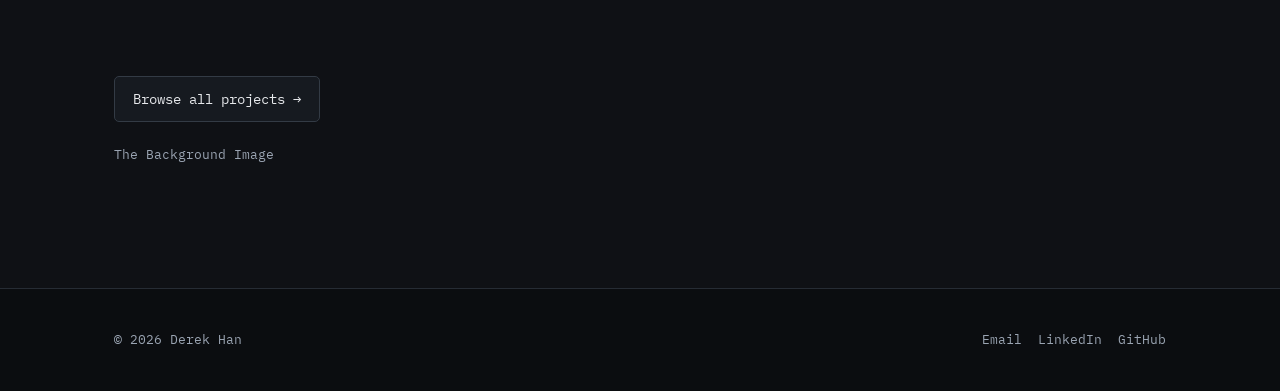
==== commit 51e4c5d7: "Publish: update images and site content 4 image file(s) regenerated from the full-resolution origina" ====
--- a/index.html
+++ b/index.html
@@ -68,6 +68,7 @@
             <p class="lead" data-bind="lead"></p>
             <div class="hero-actions">
               <a class="btn btn--primary" href="projects.html">View Projects</a>
+              <a class="btn btn--ghost" href="assets/files/Derek_Han_Resume.pdf" download="Zhizhi_Han_Resume.pdf" data-resume-download title="Download the latest resume PDF">Download Resume</a>
               <a class="btn btn--ghost" href="contact.html">Get in Touch</a>
             </div>
           </div>
--- a/assets/css/style.css
+++ b/assets/css/style.css
@@ -749,6 +749,8 @@
   border: 0;
   display: block;
 }
+/* Vertical video (Instagram reels) keeps its 9:16 shape instead of 16:9. */
+.video-frame.is-portrait { aspect-ratio: 9 / 16; max-width: 420px; }
 
 /* ---------- Embedded pages (e.g. an interactive map) ---------- */
 .project-figure--embed { flex: 1 1 100%; width: 100%; max-width: none; }
@@ -764,6 +766,9 @@
 .project-gallery--single .project-figure--embed { width: 100%; }
 .gallery-item--embed { grid-column: 1 / -1; aspect-ratio: 16 / 9; }
 .gallery-item--embed iframe { width: 100%; height: 100%; border: 0; display: block; }
+/* Embeds have no hover state of their own; keep their caption visible and let
+   clicks through to the frame. */
+.gallery-item--embed .gallery-cap { opacity: 1; pointer-events: none; }
 
 /* ---------- Project page layout (write-up + sidebar) ---------- */
 .project-layout {
@@ -910,6 +915,15 @@
 }
 .gallery-item:hover img,
 .gallery-item:focus-visible img { transform: scale(1.05); }
+/* Videos without a thumbnail (e.g. Instagram reels) keep the play badge on a
+   plain tile instead of a broken image. */
+.gallery-item.is-posterless,
+.highlight-item.is-posterless {
+  background-color: #12161c;
+  background-image:
+    repeating-linear-gradient(135deg, rgba(255, 255, 255, 0.05) 0 12px, transparent 12px 24px),
+    radial-gradient(120% 120% at 50% 0%, var(--accent-soft), transparent 70%);
+}
 .gallery-cap {
   position: absolute;
   left: 0;
@@ -967,6 +981,8 @@
   box-shadow: 0 20px 60px rgba(0, 0, 0, 0.5);
 }
 .lightbox-video[hidden] { display: none; }
+/* Portrait player for vertical videos, so the reel is not letterboxed in 16:9. */
+.lightbox-video.is-portrait { width: auto; height: min(80vh, 800px); aspect-ratio: 9 / 16; }
 #lightbox-img[hidden] { display: none; }
 
 .lightbox-cap {
@@ -1004,3 +1020,172 @@
   .lightbox-prev { left: 8px; }
   .lightbox-next { right: 8px; }
 }
+
+/* ---------- Resume page ---------- */
+/* Candara is the resume's body face. It is present on most Windows/Office
+   installs; the fallbacks keep the page readable everywhere else. */
+.resume-page .resume-head,
+.resume-page .resume-section,
+.resume-page .resume-section .kicker,
+.resume-page .resume-contact {
+  font-family: Candara, "Segoe UI", "Trebuchet MS", sans-serif;
+}
+
+.resume-page .resume-section .kicker {
+  font-family: Candara, "Segoe UI", "Trebuchet MS", sans-serif !important;
+  letter-spacing: 0.08em;
+}
+
+.resume-page .resume-section .kicker::before { content: "[ "; }
+.resume-page .resume-section .kicker::after { content: " ]"; }
+
+.resume-page .entry-head .when,
+.resume-page .when {
+  font-family: Candara, "Segoe UI", "Trebuchet MS", sans-serif !important;
+}
+
+@media print {
+  @page {
+    size: A4;
+    margin: 10mm 13mm;
+  }
+
+  .resume-page {
+    background: #fff !important;
+    color: #111 !important;
+  }
+
+  .resume-page .site-header,
+  .resume-page .site-footer,
+  .resume-page .skip-link,
+  .resume-page .page-head,
+  .resume-page .resume-head .btn {
+    display: none !important;
+  }
+
+  .resume-page main,
+  .resume-page #main {
+    margin: 0 !important;
+    padding: 0 !important;
+  }
+
+  .resume-page .wrap {
+    width: 100% !important;
+    max-width: none !important;
+    margin: 0 !important;
+    padding: 0 !important;
+  }
+
+  .resume-page section.wrap.reveal {
+    max-width: none !important;
+    margin: 0 !important;
+    padding: 0 !important;
+  }
+
+  .resume-page .reveal {
+    opacity: 1 !important;
+    transform: none !important;
+  }
+
+  .resume-page .resume-head {
+    display: block !important;
+    margin: 0 0 5pt !important;
+  }
+
+  .resume-page .resume-head h2 {
+    font-size: 18pt !important;
+    line-height: 1.1 !important;
+    margin: 0 0 2.5pt !important;
+    color: #111 !important;
+  }
+
+  .resume-page .resume-contact {
+    font-size: 8.3pt !important;
+    line-height: 1.25 !important;
+    color: #333 !important;
+  }
+
+  .resume-page .resume-section {
+    margin: 5.5pt 0 0 !important;
+    padding: 5.5pt 0 0 !important;
+    border-top: 0.7pt solid #333 !important;
+    font-size: 9.5pt !important;
+    line-height: 1.28 !important;
+    color: #111 !important;
+    break-inside: avoid;
+  }
+
+  .resume-page .resume-section .kicker {
+    font-size: 9.2pt !important;
+    line-height: 1.2 !important;
+    letter-spacing: 0.08em !important;
+    margin: 0 0 2.5pt !important;
+    color: #111 !important;
+  }
+
+  .resume-page .resume-section .kicker::before,
+  .resume-page .resume-section .kicker::after {
+    content: none !important;
+  }
+
+  .resume-page .resume-section h3 {
+    font-size: 9.8pt !important;
+    line-height: 1.25 !important;
+    margin: 0 !important;
+    color: #111 !important;
+  }
+
+  .resume-page .entry-head {
+    display: table !important;
+    width: 100% !important;
+  }
+
+  .resume-page .entry-head h3 {
+    display: table-cell !important;
+    text-align: left !important;
+  }
+
+  .resume-page .entry-head .when {
+    display: table-cell !important;
+    text-align: right !important;
+    white-space: nowrap !important;
+    font-size: 8.3pt !important;
+  }
+
+  .resume-page .resume-section > div[data-list] > div {
+    margin-bottom: 3.5pt !important;
+  }
+
+  .resume-page [data-list="summer"] .muted,
+  .resume-page [data-list="experience"] .muted,
+  .resume-page [data-list="activities"] .muted {
+    display: none !important;
+  }
+
+  .resume-page .resume-honors li {
+    margin-bottom: 1.1pt !important;
+  }
+
+  .resume-page .bullets {
+    margin: 1.5pt 0 0 !important;
+    padding-left: 11pt !important;
+    color: #333 !important;
+  }
+
+  .resume-page .bullets li {
+    margin-bottom: 1pt !important;
+  }
+
+  .resume-page .muted {
+    color: #333 !important;
+  }
+
+  .resume-page a {
+    color: #111 !important;
+    text-decoration: none !important;
+  }
+
+  .resume-page p {
+    margin: 0 !important;
+  }
+}
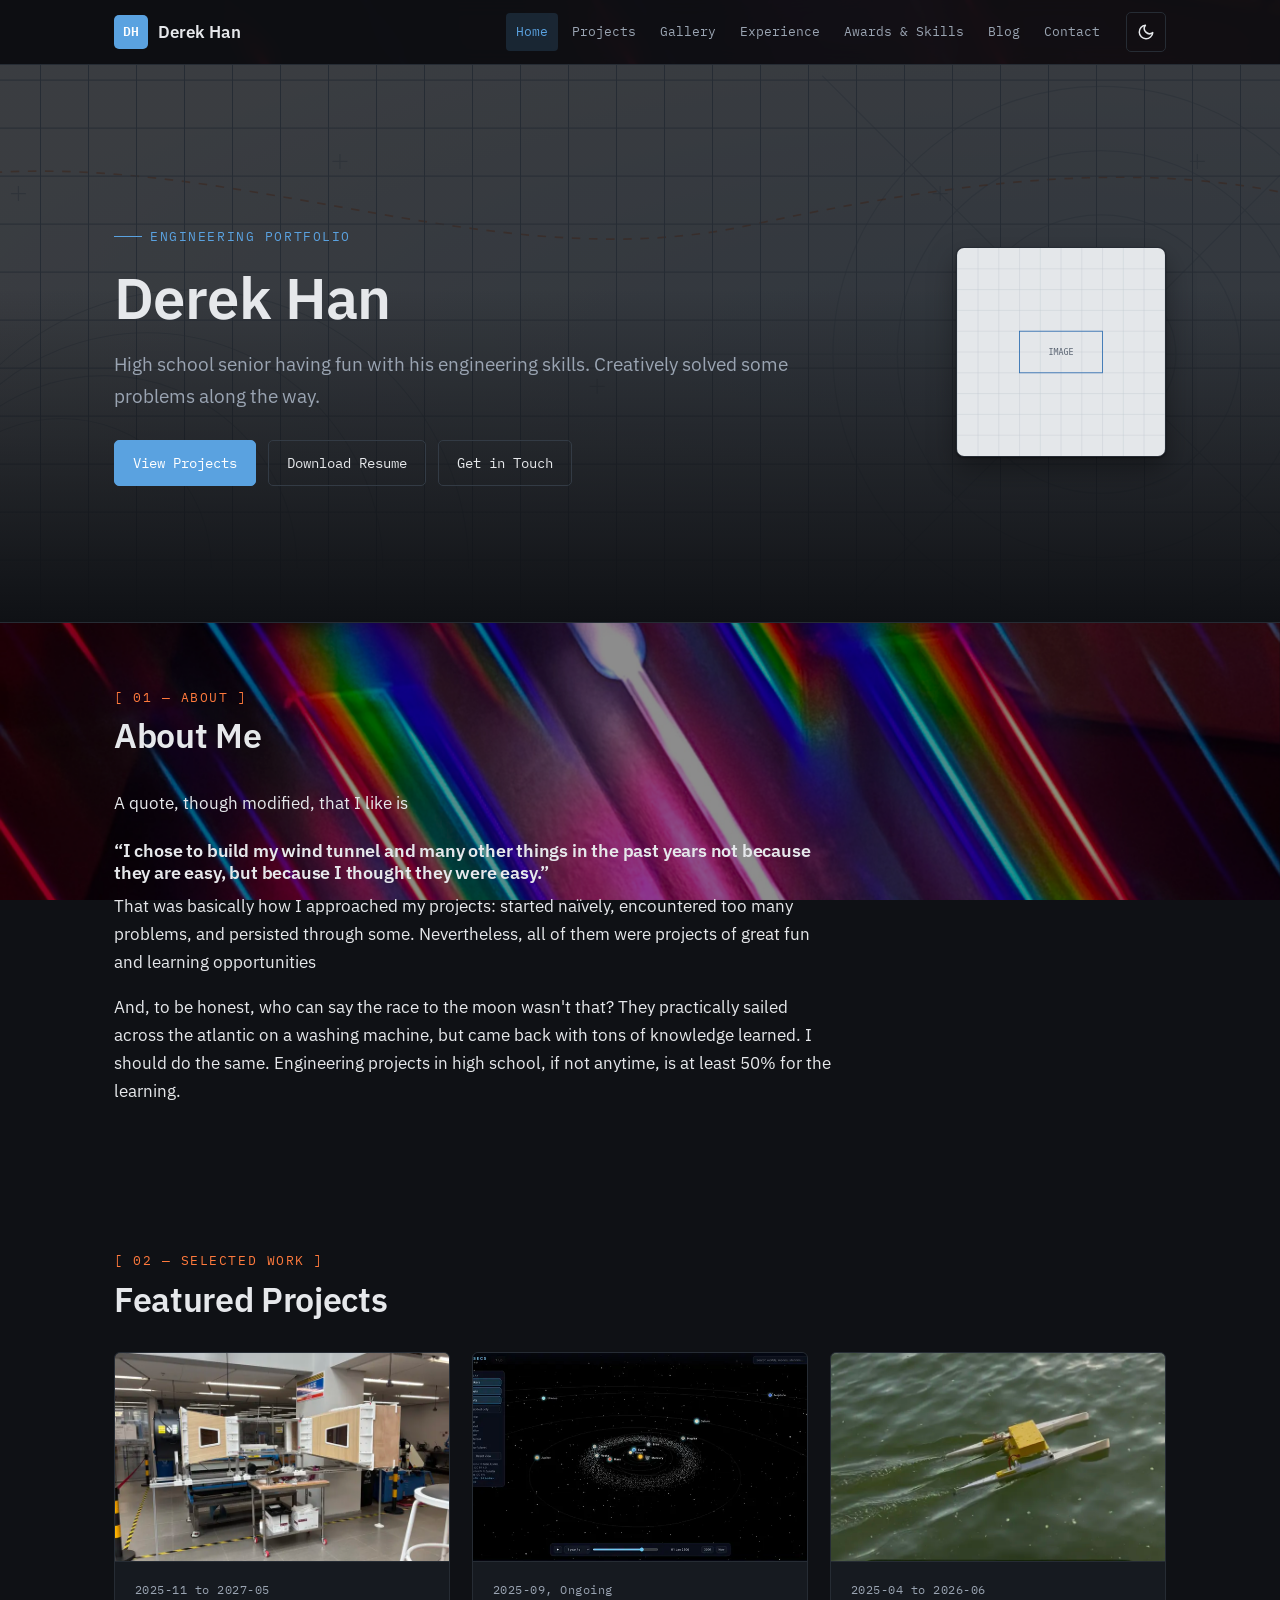
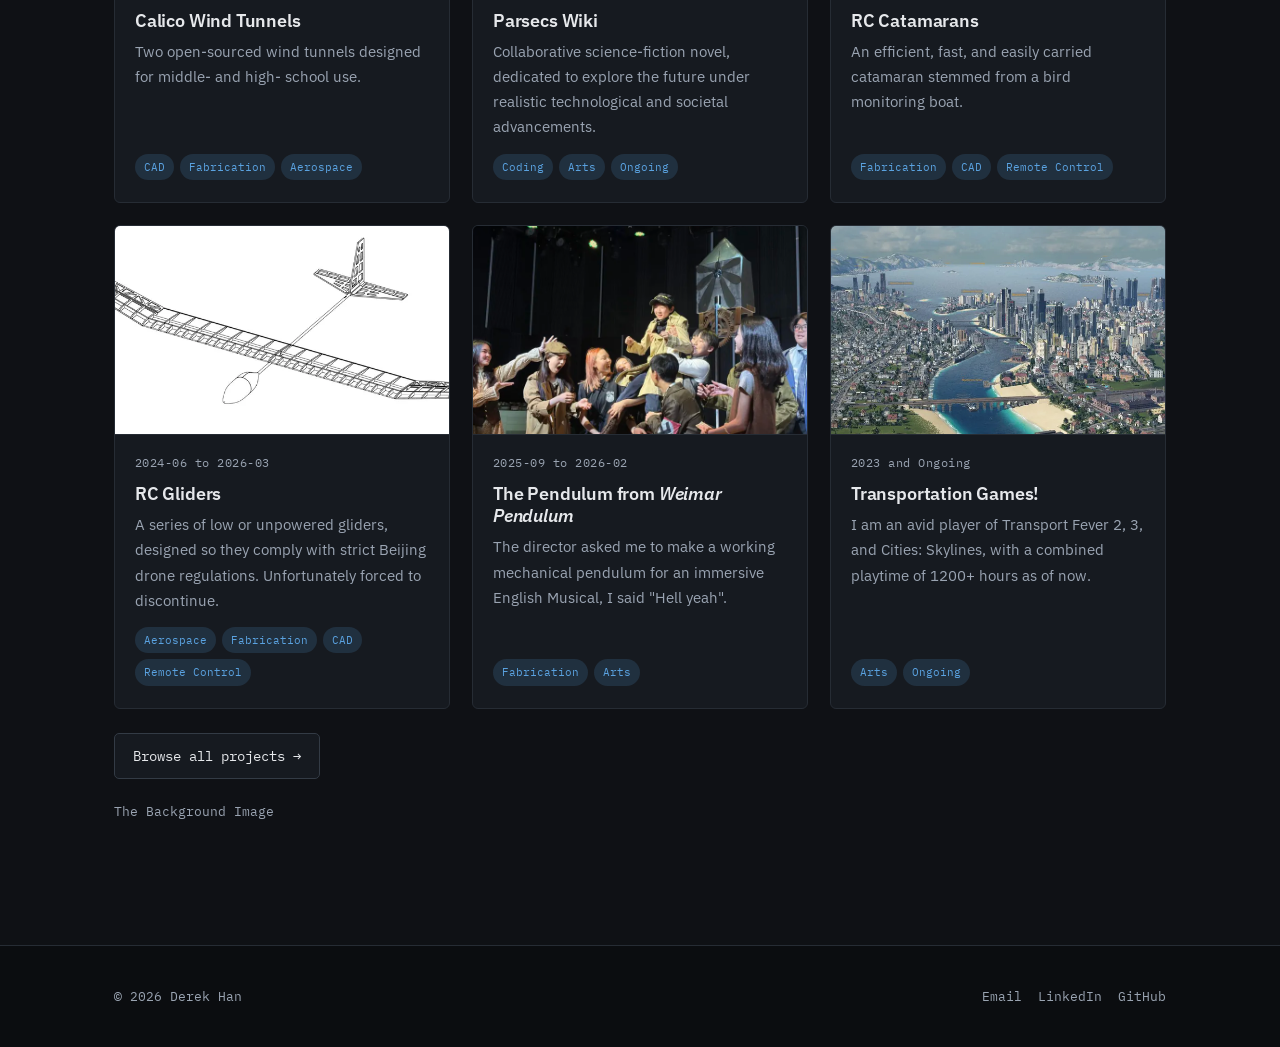
==== commit 83d8a19a: "Publish: update site content" ====
--- a/index.html
+++ b/index.html
@@ -132,6 +132,8 @@
     </article>
   </template>
 
+  <script src="assets/js/media-config.js"></script>
+  <script src="assets/js/media.js"></script>
   <script src="assets/js/main.js"></script>
   <script src="assets/js/render.js"></script>
 </body>
--- a/assets/css/style.css
+++ b/assets/css/style.css
@@ -26,7 +26,10 @@
   --home-overlay: 0.95;
   --home-overlay-color: 238, 240, 242;
 
-  --font-sans: "IBM Plex Sans", system-ui, -apple-system, "Segoe UI", Roboto, sans-serif;
+  /* Body face. Candara ships with Windows and Microsoft Office; the fallbacks
+     keep the page close to the same humanist look elsewhere. IBM Plex Sans is
+     still loaded, so it covers machines without Candara/Segoe UI. */
+  --font-sans: Candara, "Segoe UI", "Trebuchet MS", "IBM Plex Sans", system-ui, -apple-system, sans-serif;
   --font-mono: "IBM Plex Mono", ui-monospace, SFMono-Regular, Menlo, Consolas, monospace;
 
   --wrap: 1100px;
@@ -735,6 +738,7 @@
   border-color: transparent transparent transparent #fff;
 }
 .video-frame {
+  position: relative;
   width: 100%;
   aspect-ratio: 16 / 9;
   border: 1px solid var(--line);
@@ -751,6 +755,48 @@
 }
 /* Vertical video (Instagram reels) keeps its 9:16 shape instead of 16:9. */
 .video-frame.is-portrait { aspect-ratio: 9 / 16; max-width: 420px; }
+
+/* ---------- Media loading / error overlays ---------- */
+.media-status {
+  position: absolute;
+  inset: 0;
+  z-index: 3;
+  display: flex;
+  flex-direction: column;
+  align-items: center;
+  justify-content: center;
+  gap: 8px;
+  padding: 16px;
+  background: rgba(10, 12, 15, 0.58);
+  color: #fff;
+  font-family: var(--font-mono);
+  font-size: 0.76rem;
+  line-height: 1.5;
+  text-align: center;
+}
+.media-status[hidden] { display: none; }
+.media-status.is-error { background: rgba(10, 12, 15, 0.8); }
+.media-spinner {
+  width: 26px;
+  height: 26px;
+  border: 2px solid rgba(255, 255, 255, 0.24);
+  border-top-color: #fff;
+  border-radius: 50%;
+  animation: media-spin 0.8s linear infinite;
+}
+.media-status.is-error .media-spinner,
+.media-status[hidden] .media-spinner { display: none; }
+.media-status-link {
+  color: #fff;
+  font-size: 0.76rem;
+  text-decoration: underline;
+  text-underline-offset: 2px;
+}
+.media-status-note { opacity: 0.75; font-size: 0.7rem; }
+@keyframes media-spin { to { transform: rotate(360deg); } }
+@media (prefers-reduced-motion: reduce) {
+  .media-spinner { animation-duration: 2.4s; }
+}
 
 /* ---------- Embedded pages (e.g. an interactive map) ---------- */
 .project-figure--embed { flex: 1 1 100%; width: 100%; max-width: none; }
@@ -890,6 +936,388 @@
   .gallery-next { right: 2px; }
 }
 
+/* ---------- Project PDF export ---------- */
+.project-head-bar {
+  display: flex;
+  align-items: center;
+  justify-content: space-between;
+  gap: 16px;
+  flex-wrap: wrap;
+  margin-bottom: 12px;
+}
+.project-head-actions {
+  display: flex;
+  flex-wrap: wrap;
+  align-items: center;
+  gap: 8px;
+}
+.projects-export { margin-top: 20px; }
+.project-export-btn { padding: 9px 14px; font-size: 0.8rem; }
+.project-export-btn[hidden] { display: none; }
+.project-export-btn:disabled { opacity: 0.65; cursor: progress; transform: none; }
+.project-export-btn svg { flex: none; }
+
+/* Off-screen host for the print document. It stays rendered (not display:none)
+   so html2canvas can measure it. */
+.pdf-export-host {
+  position: absolute;
+  left: -20000px;
+  top: 0;
+  width: 695px; /* A4 width minus the PDF's 13 mm side margins */
+  pointer-events: none;
+  background: #ffffff;
+}
+
+/* A light, self-contained version of the site's design tokens. The PDF is
+   always light-mode and uses the same fonts, accent colors and type scale. */
+.pdf-doc {
+  --bg: #ffffff;
+  --bg-elev: #ffffff;
+  --bg-sunken: #f1f3f5;
+  --ink: #1a1d21;
+  --muted: #545e6b;
+  --line: #d3d8de;
+  --line-strong: #b9c1ca;
+  --accent: #2865a6;
+  --accent-soft: rgba(40, 101, 166, 0.12);
+  --accent-2: #b03d06;
+  --accent-2-soft: rgba(176, 61, 6, 0.12);
+
+  width: 695px;
+  box-sizing: border-box;
+  padding: 0;
+  background: #ffffff;
+  color: var(--ink);
+  font-family: var(--font-sans);
+  font-size: 14px;
+  line-height: 1.55;
+  -webkit-font-smoothing: auto;
+  text-rendering: auto;
+}
+
+.pdf-brand { display: flex; align-items: center; gap: 9px; margin: 0 0 18px; }
+.pdf-brand-mark {
+  width: 30px;
+  height: 30px;
+  display: grid;
+  place-items: center;
+  border-radius: 4px;
+  background: var(--accent);
+  color: #fff;
+  font-family: var(--font-mono);
+  font-size: 11px;
+  font-weight: 600;
+  letter-spacing: 0.02em;
+}
+.pdf-brand-name { font-weight: 600; font-size: 16px; color: var(--ink); }
+
+.pdf-head {
+  border-bottom: 2px solid var(--line);
+  padding-bottom: 16px;
+  margin: 0 0 18px;
+  break-inside: avoid;
+  page-break-inside: avoid;
+}
+.pdf-kicker {
+  font-family: var(--font-mono);
+  font-size: 10px;
+  letter-spacing: 0.14em;
+  text-transform: uppercase;
+  color: var(--accent-2);
+  margin: 0 0 6px;
+}
+.pdf-title {
+  font-size: 30px;
+  line-height: 1.12;
+  letter-spacing: -0.015em;
+  margin: 0 0 10px;
+  color: var(--ink);
+}
+.pdf-meta {
+  display: flex;
+  flex-wrap: wrap;
+  align-items: center;
+  gap: 6px 10px;
+  margin: 0 0 10px;
+  font-family: var(--font-mono);
+  font-size: 11px;
+  color: var(--muted);
+}
+.pdf-meta .tag { font-size: 10px; padding: 2px 7px; }
+.pdf-summary { max-width: 62ch; margin: 0; color: var(--muted); font-size: 14px; }
+
+/* Each project in a multi-project export starts on a fresh page. The small
+   padding keeps sub-pixel page rounding from leaving a sliver of the next
+   project's header at the bottom of the previous page. */
+.pdf-project--new-page {
+  break-before: page;
+  page-break-before: always;
+  padding-top: 10px;
+}
+
+.pdf-section { margin: 0 0 24px; padding: 0; }
+.pdf-section-title {
+  font-family: var(--font-mono);
+  font-size: 11px;
+  letter-spacing: 0.1em;
+  text-transform: uppercase;
+  color: var(--accent-2);
+  margin: 0 0 10px;
+  padding-bottom: 6px;
+  border-bottom: 1px solid var(--line);
+  break-after: avoid;
+  page-break-after: avoid;
+}
+
+.pdf-prose { max-width: none; font-size: 14px; line-height: 1.55; }
+.pdf-prose h2 { font-size: 19px; margin: 18px 0 6px; }
+.pdf-prose h3 { font-size: 16px; margin: 16px 0 5px; }
+.pdf-prose p {
+  margin: 0 0 9px;
+  break-inside: avoid;
+  page-break-inside: avoid;
+}
+.pdf-prose ul,
+.pdf-prose ol { margin: 6px 0 10px; padding-left: 20px; }
+.pdf-prose li {
+  margin-bottom: 4px;
+  break-inside: avoid;
+  page-break-inside: avoid;
+}
+.pdf-prose img {
+  width: auto;
+  max-width: 100%;
+  max-height: 220px;
+  margin: 8px 0;
+  border: 1px solid var(--line);
+  border-radius: 4px;
+  object-fit: contain;
+}
+.pdf-prose code {
+  padding: 1px 4px;
+  border-radius: 3px;
+  background: var(--bg-sunken);
+  font-size: 0.9em;
+}
+
+/* Compact image rows: three per row, two for a pair, full-width for one. */
+.pdf-media { display: block; }
+.pdf-media-row {
+  display: grid;
+  grid-template-columns: repeat(4, minmax(0, 1fr));
+  align-items: start;
+  gap: 10px;
+  margin: 0 0 10px;
+  break-inside: avoid;
+  page-break-inside: avoid;
+}
+.pdf-media-row:last-child { margin-bottom: 0; }
+.pdf-media--pair .pdf-media-row { grid-template-columns: repeat(2, minmax(0, 1fr)); }
+.pdf-media--single .pdf-media-row { grid-template-columns: 1fr; }
+.pdf-media-item {
+  margin: 0;
+  break-inside: avoid;
+  page-break-inside: avoid;
+}
+.pdf-thumb {
+  position: relative;
+  display: block;
+  overflow: hidden;
+  border: 1px solid var(--line);
+  border-radius: 4px;
+  background: var(--bg-sunken);
+  color: var(--muted);
+  text-decoration: none;
+}
+/* Keep each image at its own aspect ratio — no cropping and no stretching. */
+.pdf-thumb img { display: block; width: 100%; height: auto; }
+.pdf-media--single .pdf-thumb {
+  display: flex;
+  align-items: center;
+  justify-content: center;
+  max-height: 520px;
+}
+.pdf-media--single .pdf-thumb img {
+  width: auto;
+  height: auto;
+  max-width: 100%;
+  max-height: 520px;
+  object-fit: contain;
+}
+.pdf-thumb--empty {
+  display: flex;
+  flex-direction: column;
+  align-items: center;
+  justify-content: center;
+  gap: 4px;
+  min-height: 110px;
+  background-color: var(--bg-sunken);
+  background-image: repeating-linear-gradient(135deg, rgba(40, 101, 166, 0.06) 0 10px, transparent 10px 20px);
+}
+.pdf-thumb--embed {
+  display: flex;
+  flex-direction: column;
+  align-items: center;
+  justify-content: center;
+  gap: 4px;
+  min-height: 110px;
+  border-style: dashed;
+}
+/* When a screenshot of the embedded page is available, show it like a real
+   preview; the placeholder label/address only appear if the shot is missing. */
+.pdf-thumb--embed-shot { border-style: solid; }
+.pdf-thumb--embed-shot .pdf-thumb-label,
+.pdf-thumb--embed-shot .pdf-thumb-url { display: none; }
+/* A single embed preview reads better edge-to-edge than letterboxed. */
+.pdf-media--single .pdf-thumb--embed-shot { display: block; max-height: none; }
+.pdf-media--single .pdf-thumb--embed-shot img {
+  width: 100%;
+  height: auto;
+  max-height: none;
+  object-fit: contain;
+}
+.pdf-embed-badge {
+  position: absolute;
+  top: 6px;
+  left: 6px;
+  padding: 2px 6px;
+  border-radius: 3px;
+  background: rgba(10, 12, 15, 0.68);
+  color: #fff;
+  font-family: var(--font-mono);
+  font-size: 8px;
+  letter-spacing: 0.06em;
+  text-transform: uppercase;
+}
+/* Without a screenshot, fall back to a compact banner with the address. */
+.pdf-media--single .pdf-thumb--embed {
+  aspect-ratio: auto;
+  min-height: 120px;
+  max-height: none;
+  gap: 6px;
+}
+.pdf-thumb-label {
+  padding: 0 8px;
+  font-family: var(--font-mono);
+  font-size: 9.5px;
+  letter-spacing: 0.06em;
+  text-transform: uppercase;
+  color: var(--muted);
+  text-align: center;
+}
+.pdf-thumb--embed .pdf-thumb-label { color: var(--accent); }
+.pdf-thumb-url {
+  max-width: 100%;
+  padding: 0 10px;
+  overflow-wrap: anywhere;
+  font-family: var(--font-mono);
+  font-size: 8.5px;
+  color: var(--muted);
+  text-align: center;
+}
+.pdf-media-item figcaption {
+  margin-top: 5px;
+  font-family: var(--font-mono);
+  font-size: 9.5px;
+  line-height: 1.35;
+  color: var(--muted);
+}
+.pdf-media-note { opacity: 0.8; }
+
+.pdf-play {
+  position: absolute;
+  inset: 0;
+  display: grid;
+  place-items: center;
+  pointer-events: none;
+}
+.pdf-play::before {
+  content: "";
+  width: 38px;
+  height: 38px;
+  border-radius: 50%;
+  background: rgba(10, 12, 15, 0.55);
+  border: 2px solid rgba(255, 255, 255, 0.9);
+}
+.pdf-play::after {
+  content: "";
+  position: absolute;
+  top: 50%;
+  left: 50%;
+  transform: translate(-40%, -50%);
+  border-style: solid;
+  border-width: 7px 0 7px 11px;
+  border-color: transparent transparent transparent #fff;
+}
+
+.pdf-link-list {
+  display: grid;
+  gap: 6px;
+  margin: 0;
+  padding: 0;
+  list-style: none;
+}
+.pdf-link-list li {
+  font-size: 13px;
+  break-inside: avoid;
+  page-break-inside: avoid;
+}
+.pdf-link-list a {
+  display: flex;
+  flex-wrap: wrap;
+  align-items: baseline;
+  gap: 4px 10px;
+  color: var(--accent);
+  text-decoration: none;
+}
+.pdf-link-label {
+  font-weight: 500;
+  text-decoration: underline;
+  text-decoration-thickness: 1px;
+  text-underline-offset: 2px;
+}
+.pdf-link-url {
+  font-family: var(--font-mono);
+  font-size: 9.5px;
+  color: var(--muted);
+  overflow-wrap: anywhere;
+}
+.pdf-prose a {
+  text-decoration: underline;
+  text-underline-offset: 2px;
+}
+
+/* Attribution line printed after each project, linking back to the live site. */
+.pdf-source {
+  margin: 20px 0 0;
+  font-family: var(--font-mono);
+  font-size: 9px;
+  line-height: 1.5;
+  color: var(--muted);
+  break-inside: avoid;
+  page-break-inside: avoid;
+}
+.pdf-source a {
+  color: var(--accent);
+  text-decoration: underline;
+  text-decoration-thickness: 1px;
+  text-underline-offset: 2px;
+  overflow-wrap: anywhere;
+}
+
+.pdf-foot {
+  display: flex;
+  flex-wrap: wrap;
+  justify-content: space-between;
+  gap: 12px;
+  margin-top: 26px;
+  padding-top: 10px;
+  border-top: 1px solid var(--line);
+  font-family: var(--font-mono);
+  font-size: 9.5px;
+  color: var(--muted);
+}
+
 /* ---------- Gallery ---------- */
 .gallery-grid {
   display: grid;
@@ -957,6 +1385,7 @@
 .lightbox[hidden] { display: none; }
 
 .lightbox-fig {
+  position: relative;
   margin: 0;
   max-width: min(1100px, 92vw);
   max-height: 88vh;
@@ -964,6 +1393,26 @@
   flex-direction: column;
   align-items: center;
   gap: 12px;
+}
+/* The lightbox status is a small pill rather than a full-cover overlay so the
+   already-visible thumbnail stays readable while the R2 preview downloads. */
+.lightbox-status {
+  inset: auto;
+  left: 50%;
+  top: 42%;
+  transform: translate(-50%, -50%);
+  flex-direction: row;
+  gap: 10px;
+  width: max-content;
+  max-width: min(460px, 80vw);
+  padding: 10px 16px;
+  border: 1px solid rgba(255, 255, 255, 0.2);
+  border-radius: 999px;
+  background: rgba(10, 12, 15, 0.76);
+}
+.lightbox-status.is-error {
+  border-radius: 10px;
+  padding: 12px 16px;
 }
 .lightbox-fig img {
   max-width: 100%;
@@ -981,6 +1430,12 @@
   box-shadow: 0 20px 60px rgba(0, 0, 0, 0.5);
 }
 .lightbox-video[hidden] { display: none; }
+.lightbox-video .video-frame {
+  width: 100%;
+  height: 100%;
+  border: 0;
+  border-radius: 0;
+}
 /* Portrait player for vertical videos, so the reel is not letterboxed in 16:9. */
 .lightbox-video.is-portrait { width: auto; height: min(80vh, 800px); aspect-ratio: 9 / 16; }
 #lightbox-img[hidden] { display: none; }
@@ -1022,8 +1477,8 @@
 }
 
 /* ---------- Resume page ---------- */
-/* Candara is the resume's body face. It is present on most Windows/Office
-   installs; the fallbacks keep the page readable everywhere else. */
+/* The body is already Candara. These rules keep the resume's mono-styled bits
+   (kicker, dates) on the same face as the rest of the document. */
 .resume-page .resume-head,
 .resume-page .resume-section,
 .resume-page .resume-section .kicker,
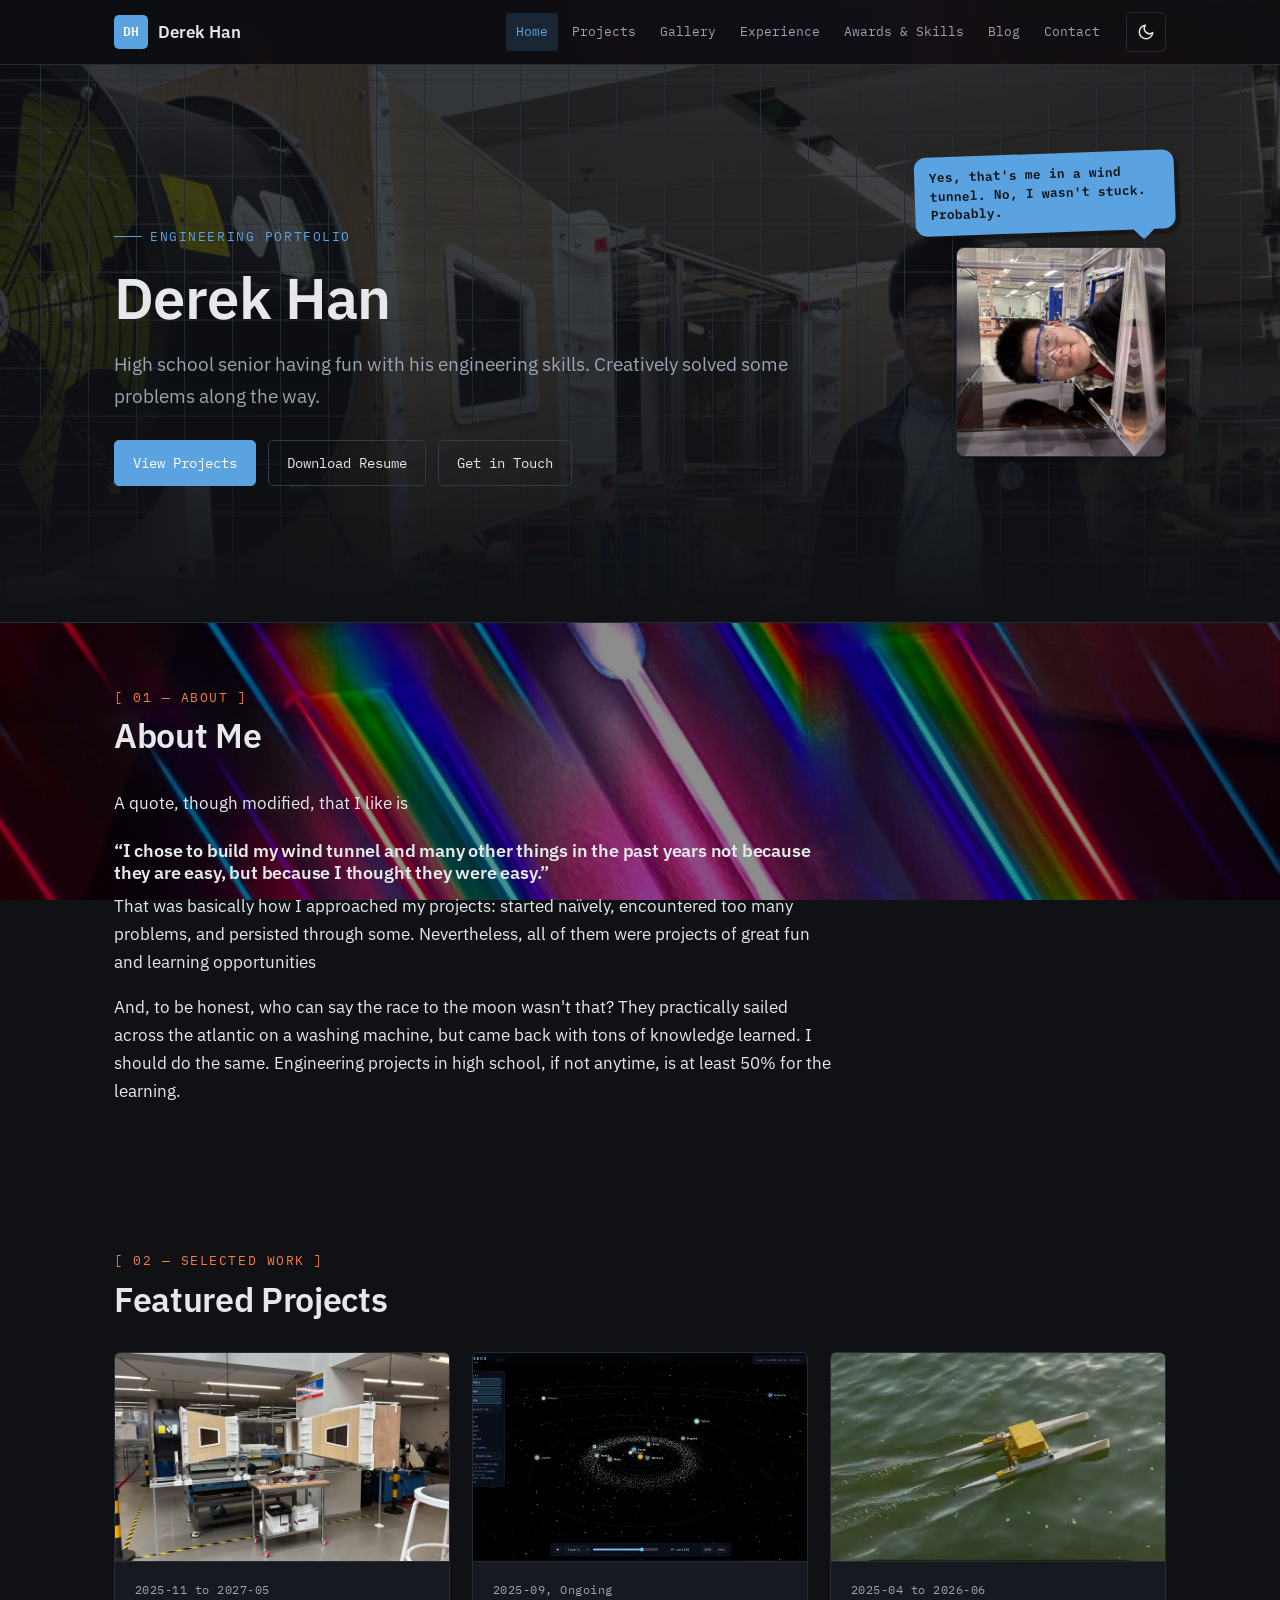
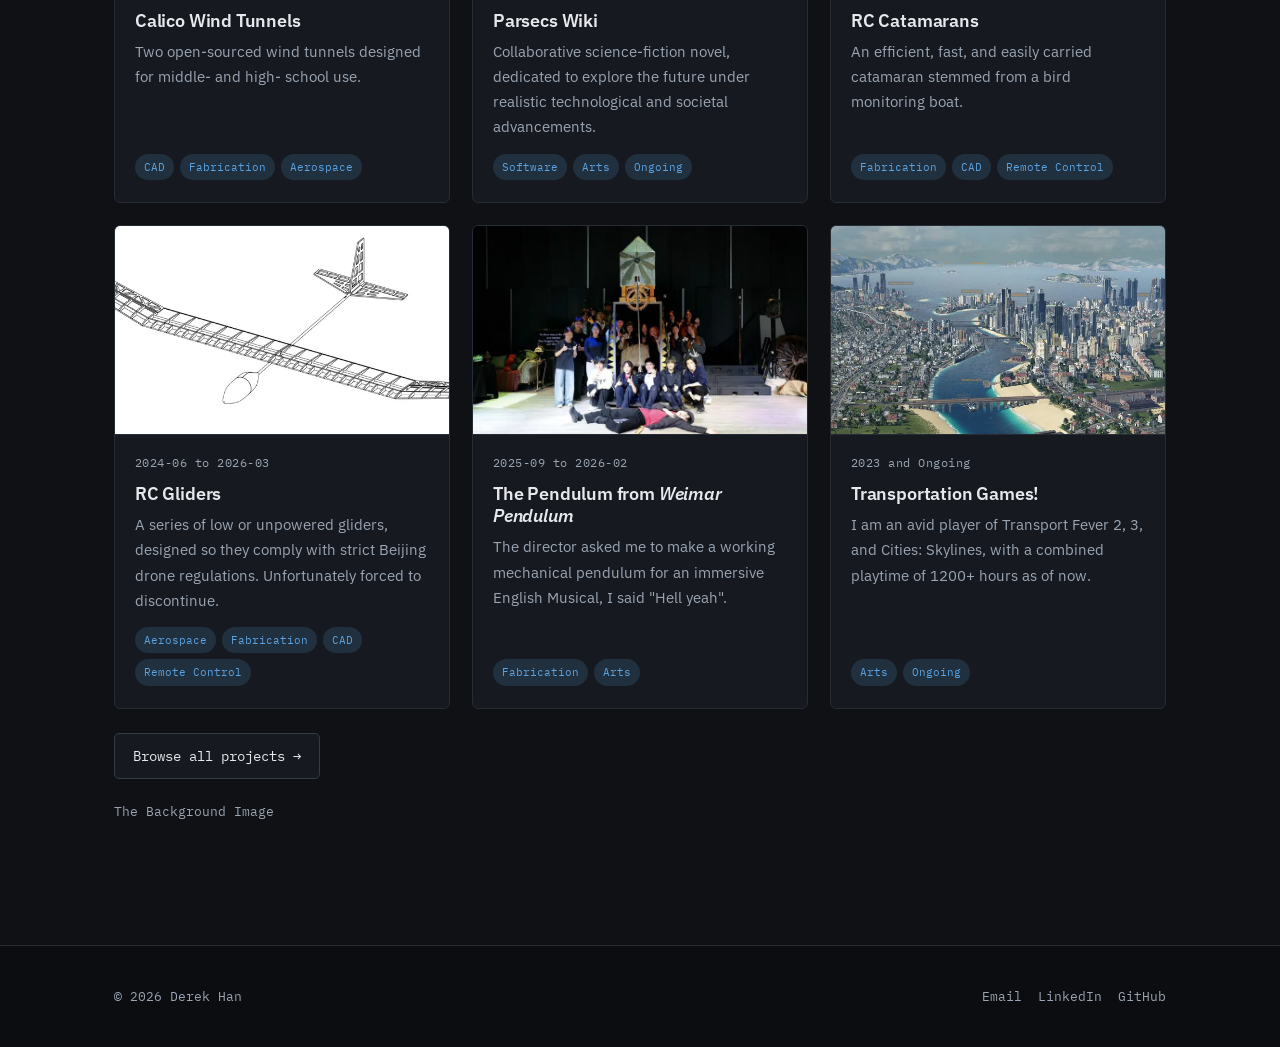
==== commit 719ac4a1: "Publish: update images and site content 2 image file(s) regenerated from the full-resolution origina" ====
--- a/index.html
+++ b/index.html
@@ -72,7 +72,10 @@
               <a class="btn btn--ghost" href="contact.html">Get in Touch</a>
             </div>
           </div>
-          <img class="avatar" data-attrs="src:photo,alt:name" alt="Portrait" width="210" height="210" />
+          <div class="portrait">
+            <img class="avatar" data-attrs="src:photo,alt:name" alt="Portrait" width="210" height="210" />
+            <p class="photo-note" data-bind="photoNote"></p>
+          </div>
         </div>
       </div>
     </section>
--- a/assets/css/style.css
+++ b/assets/css/style.css
@@ -310,14 +310,63 @@
 
 .hero-actions { display: flex; flex-wrap: wrap; gap: 12px; margin-top: 28px; }
 
+.portrait {
+  position: relative;
+  width: 210px;
+}
+
 .avatar {
-  width: 210px;
+  width: 100%;
   height: 210px;
   border-radius: 8px;
   object-fit: cover;
   border: 1px solid var(--line);
   background: var(--bg-elev);
   box-shadow: var(--shadow);
+}
+
+/* Fun speech bubble beside the portrait. Text comes from data/home.json
+   ("photoNote"); set it to "" to hide the bubble entirely. */
+.photo-note {
+  position: absolute;
+  right: -10px;
+  bottom: calc(100% + 18px);
+  z-index: 3;
+  width: max-content;
+  max-width: 260px;
+  margin: 0;
+  padding: 11px 15px 12px;
+  background: var(--accent);
+  color: var(--bg);
+  font-family: var(--font-mono);
+  font-size: 0.8rem;
+  font-weight: 600;
+  line-height: 1.45;
+  border-radius: 12px;
+  box-shadow: 5px 5px 0 rgba(0, 0, 0, 0.3);
+  transform: rotate(-2deg);
+  transform-origin: 90% 100%;
+  animation: photo-note-pop 0.55s cubic-bezier(0.2, 1.5, 0.4, 1) both;
+  animation-delay: 0.45s;
+}
+.photo-note:empty { display: none; }
+.photo-note::after {
+  content: "";
+  position: absolute;
+  right: 24px;
+  bottom: -7px;
+  z-index: -1;
+  width: 16px;
+  height: 16px;
+  background: inherit;
+  border-radius: 3px;
+  transform: rotate(45deg);
+}
+
+@keyframes photo-note-pop {
+  0% { opacity: 0; transform: translateY(10px) scale(0.75) rotate(-7deg); }
+  60% { opacity: 1; }
+  100% { opacity: 1; transform: translateY(0) scale(1) rotate(-2deg); }
 }
 
 /* ---------- Buttons ---------- */
@@ -624,8 +673,36 @@
 
 @media (max-width: 860px) {
   .hero-grid { grid-template-columns: 1fr; }
-  .avatar { width: 150px; height: 150px; order: -1; }
+  .portrait { width: 150px; order: -1; }
+  .avatar { height: 150px; }
+  .photo-note {
+    left: calc(100% + 16px);
+    right: auto;
+    top: 50%;
+    bottom: auto;
+    width: min(46vw, calc(100vw - 202px));
+    max-width: none;
+    transform: translateY(-50%) rotate(1.5deg);
+    transform-origin: 0 50%;
+    animation-name: photo-note-pop-side;
+  }
+  .photo-note::after {
+    left: -6px;
+    right: auto;
+    top: 50%;
+    transform: translateY(-50%) rotate(45deg);
+  }
   .grid--3 { grid-template-columns: repeat(2, minmax(0, 1fr)); }
+}
+
+@keyframes photo-note-pop-side {
+  0% { opacity: 0; transform: translateY(-50%) translateX(-10px) scale(0.85) rotate(-4deg); }
+  60% { opacity: 1; }
+  100% { opacity: 1; transform: translateY(-50%) translateX(0) scale(1) rotate(1.5deg); }
+}
+
+@media (prefers-reduced-motion: reduce) {
+  .photo-note { animation: none; }
 }
 
 @media (max-width: 720px) {
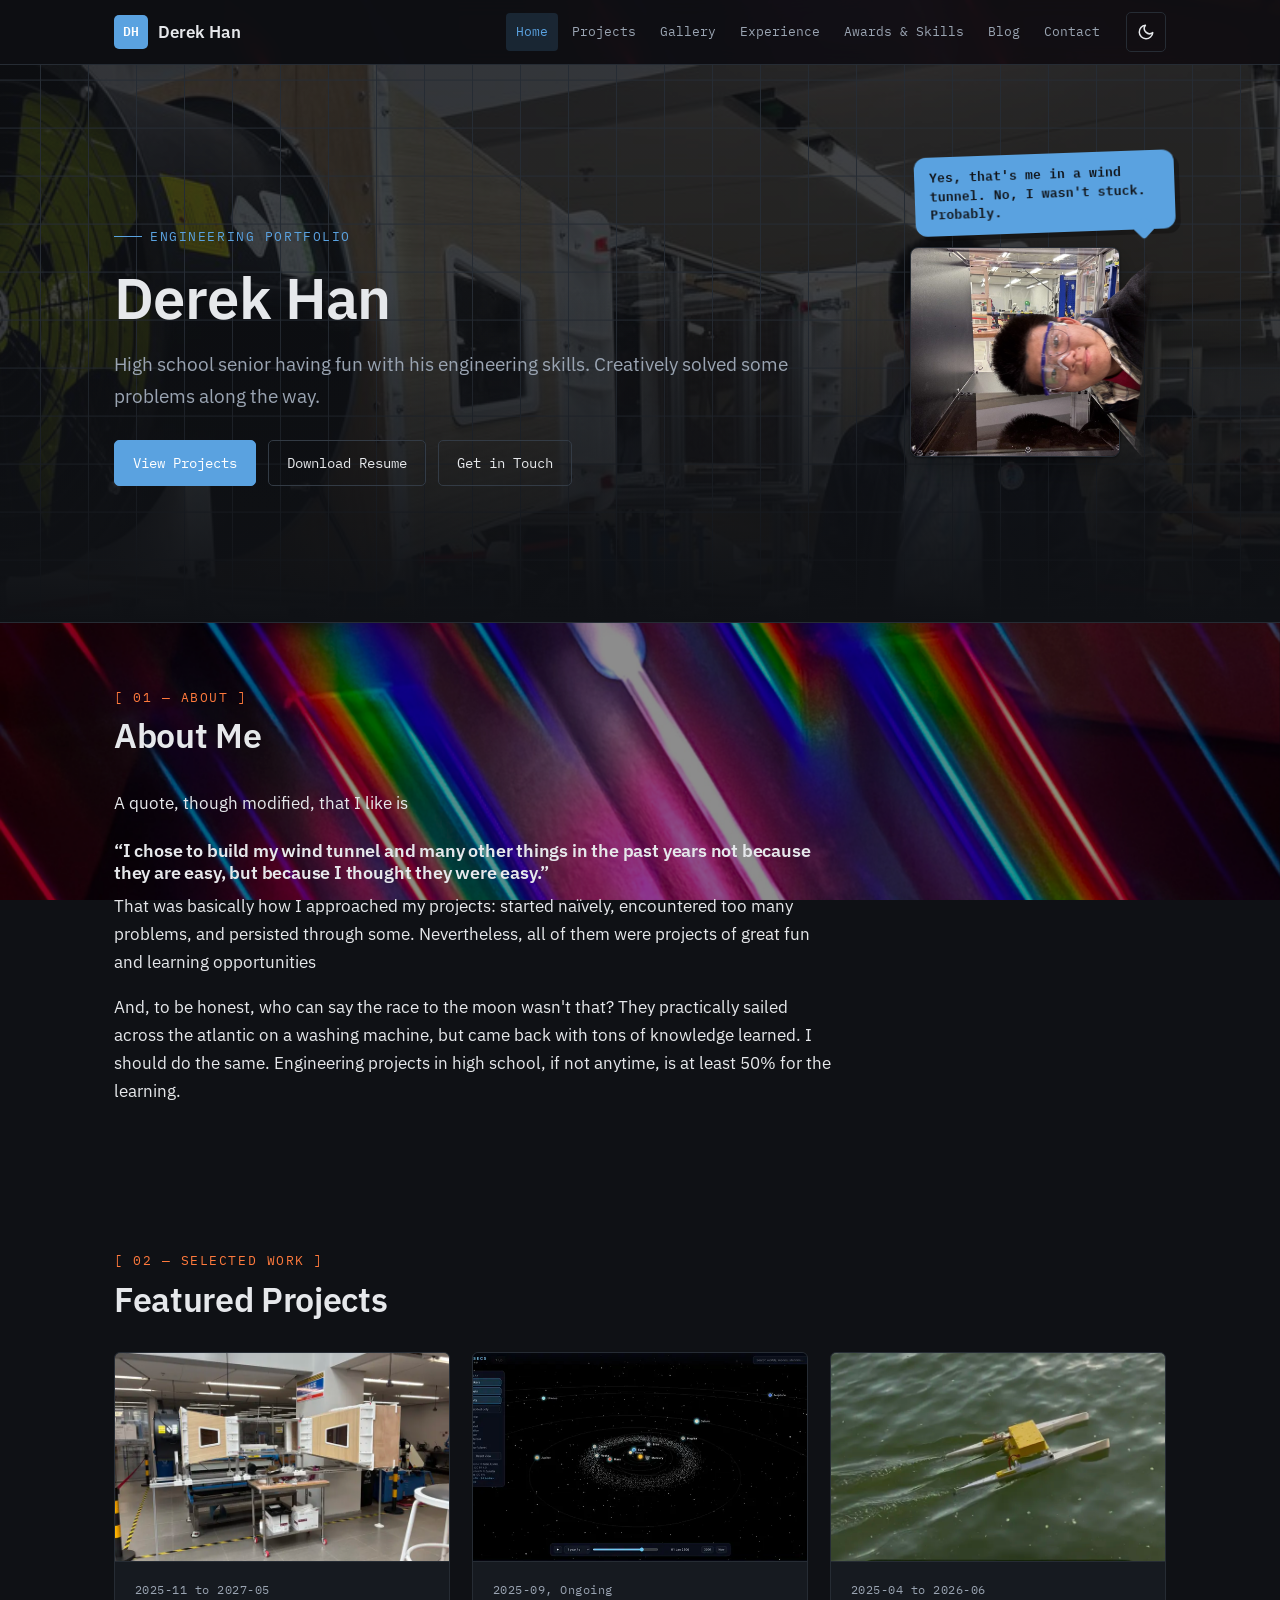
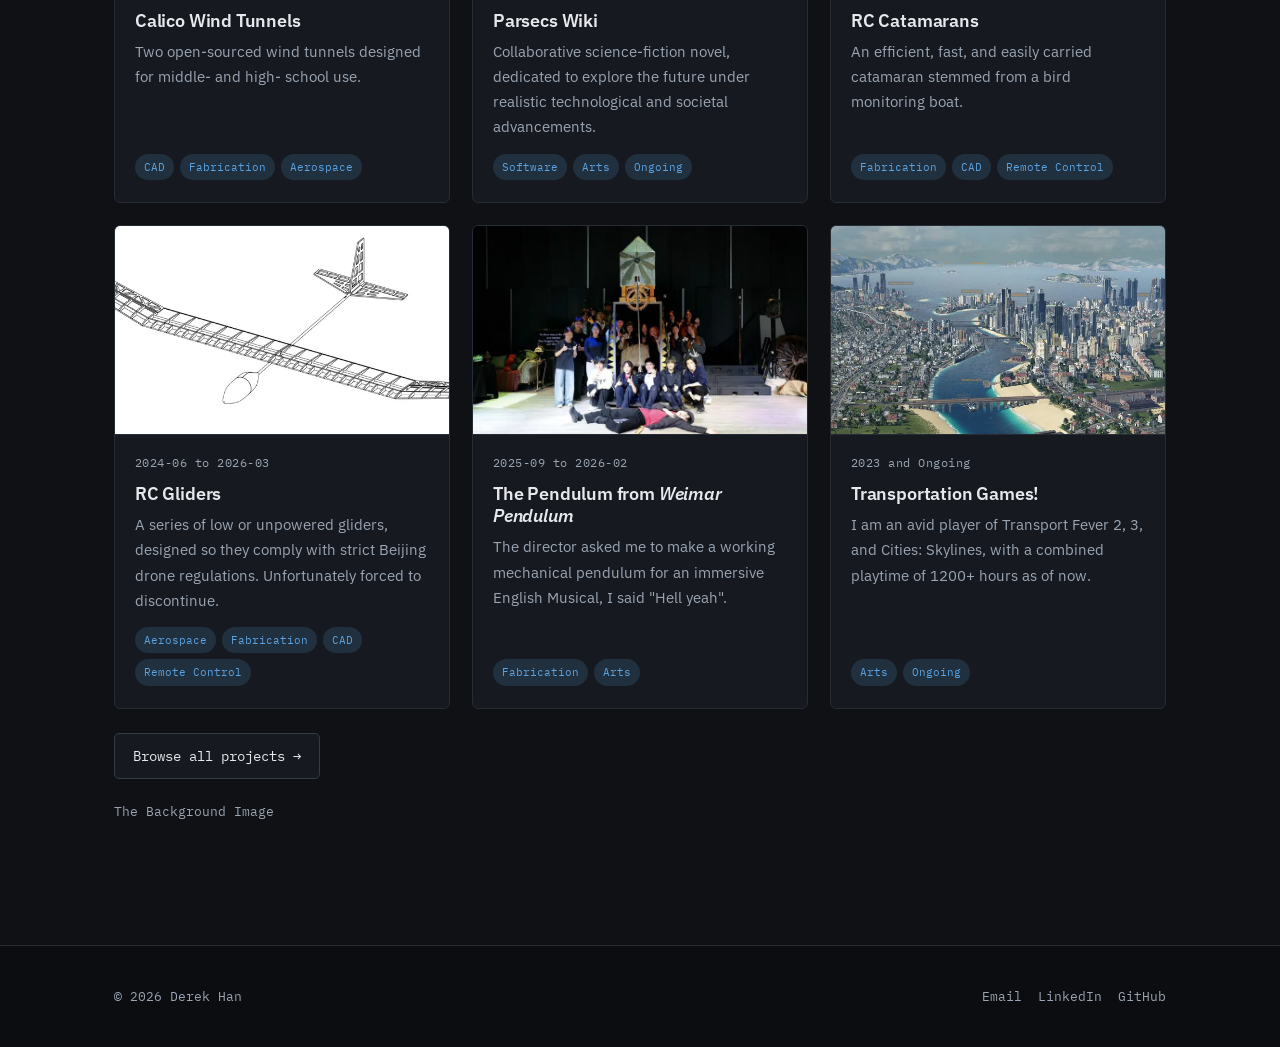
==== commit 7b3946d6: "Publish: update images and site content 2 image file(s) regenerated from the full-resolution origina" ====
--- a/index.html
+++ b/index.html
@@ -73,7 +73,10 @@
             </div>
           </div>
           <div class="portrait">
-            <img class="avatar" data-attrs="src:photo,alt:name" alt="Portrait" width="210" height="210" />
+            <div class="photo-frame">
+              <img class="avatar" data-attrs="src:photo,alt:name" alt="Portrait" width="210" height="210" />
+            </div>
+            <img class="avatar-pop" data-attrs="src:photoPop" alt="" aria-hidden="true" />
             <p class="photo-note" data-bind="photoNote"></p>
           </div>
         </div>
--- a/assets/css/style.css
+++ b/assets/css/style.css
@@ -310,19 +310,52 @@
 
 .hero-actions { display: flex; flex-wrap: wrap; gap: 12px; margin-top: 28px; }
 
+/* Portrait with a pop-out: the square frame clips the photo, while a cut-out
+   PNG of the same photo lets the face and shoulder spill over the right edge.
+   The cut-out is pixel-aligned with the base image. */
 .portrait {
   position: relative;
+  width: 256px;
+  height: 210px;
+}
+
+.photo-frame {
+  position: absolute;
+  top: 0;
+  bottom: 0;
+  left: 0;
   width: 210px;
-}
-
-.avatar {
-  width: 100%;
-  height: 210px;
+  overflow: hidden;
   border-radius: 8px;
-  object-fit: cover;
   border: 1px solid var(--line);
   background: var(--bg-elev);
   box-shadow: var(--shadow);
+}
+
+.avatar {
+  width: 100%;
+  height: 100%;
+  object-fit: cover;
+  object-position: left center;
+}
+
+.avatar-pop {
+  position: absolute;
+  top: 0;
+  left: 0;
+  z-index: 2;
+  height: 210px;
+  width: auto;
+  pointer-events: none;
+  filter: drop-shadow(3px 5px 5px rgba(0, 0, 0, 0.35));
+  animation: portrait-pop 0.5s cubic-bezier(0.2, 1.4, 0.4, 1) both;
+  animation-delay: 0.2s;
+}
+.avatar-pop:not([src]) { display: none; }
+
+@keyframes portrait-pop {
+  from { opacity: 0; transform: translateY(5px) scale(0.97); }
+  to { opacity: 1; transform: translateY(0) scale(1); }
 }
 
 /* Fun speech bubble beside the portrait. Text comes from data/home.json
@@ -673,14 +706,15 @@
 
 @media (max-width: 860px) {
   .hero-grid { grid-template-columns: 1fr; }
-  .portrait { width: 150px; order: -1; }
-  .avatar { height: 150px; }
+  .portrait { width: 183px; height: 150px; order: -1; }
+  .photo-frame { width: 150px; }
+  .avatar-pop { height: 150px; }
   .photo-note {
     left: calc(100% + 16px);
     right: auto;
     top: 50%;
     bottom: auto;
-    width: min(46vw, calc(100vw - 202px));
+    width: min(46vw, calc(100vw - 235px));
     max-width: none;
     transform: translateY(-50%) rotate(1.5deg);
     transform-origin: 0 50%;
@@ -702,7 +736,7 @@
 }
 
 @media (prefers-reduced-motion: reduce) {
-  .photo-note { animation: none; }
+  .photo-note, .avatar-pop { animation: none; }
 }
 
 @media (max-width: 720px) {
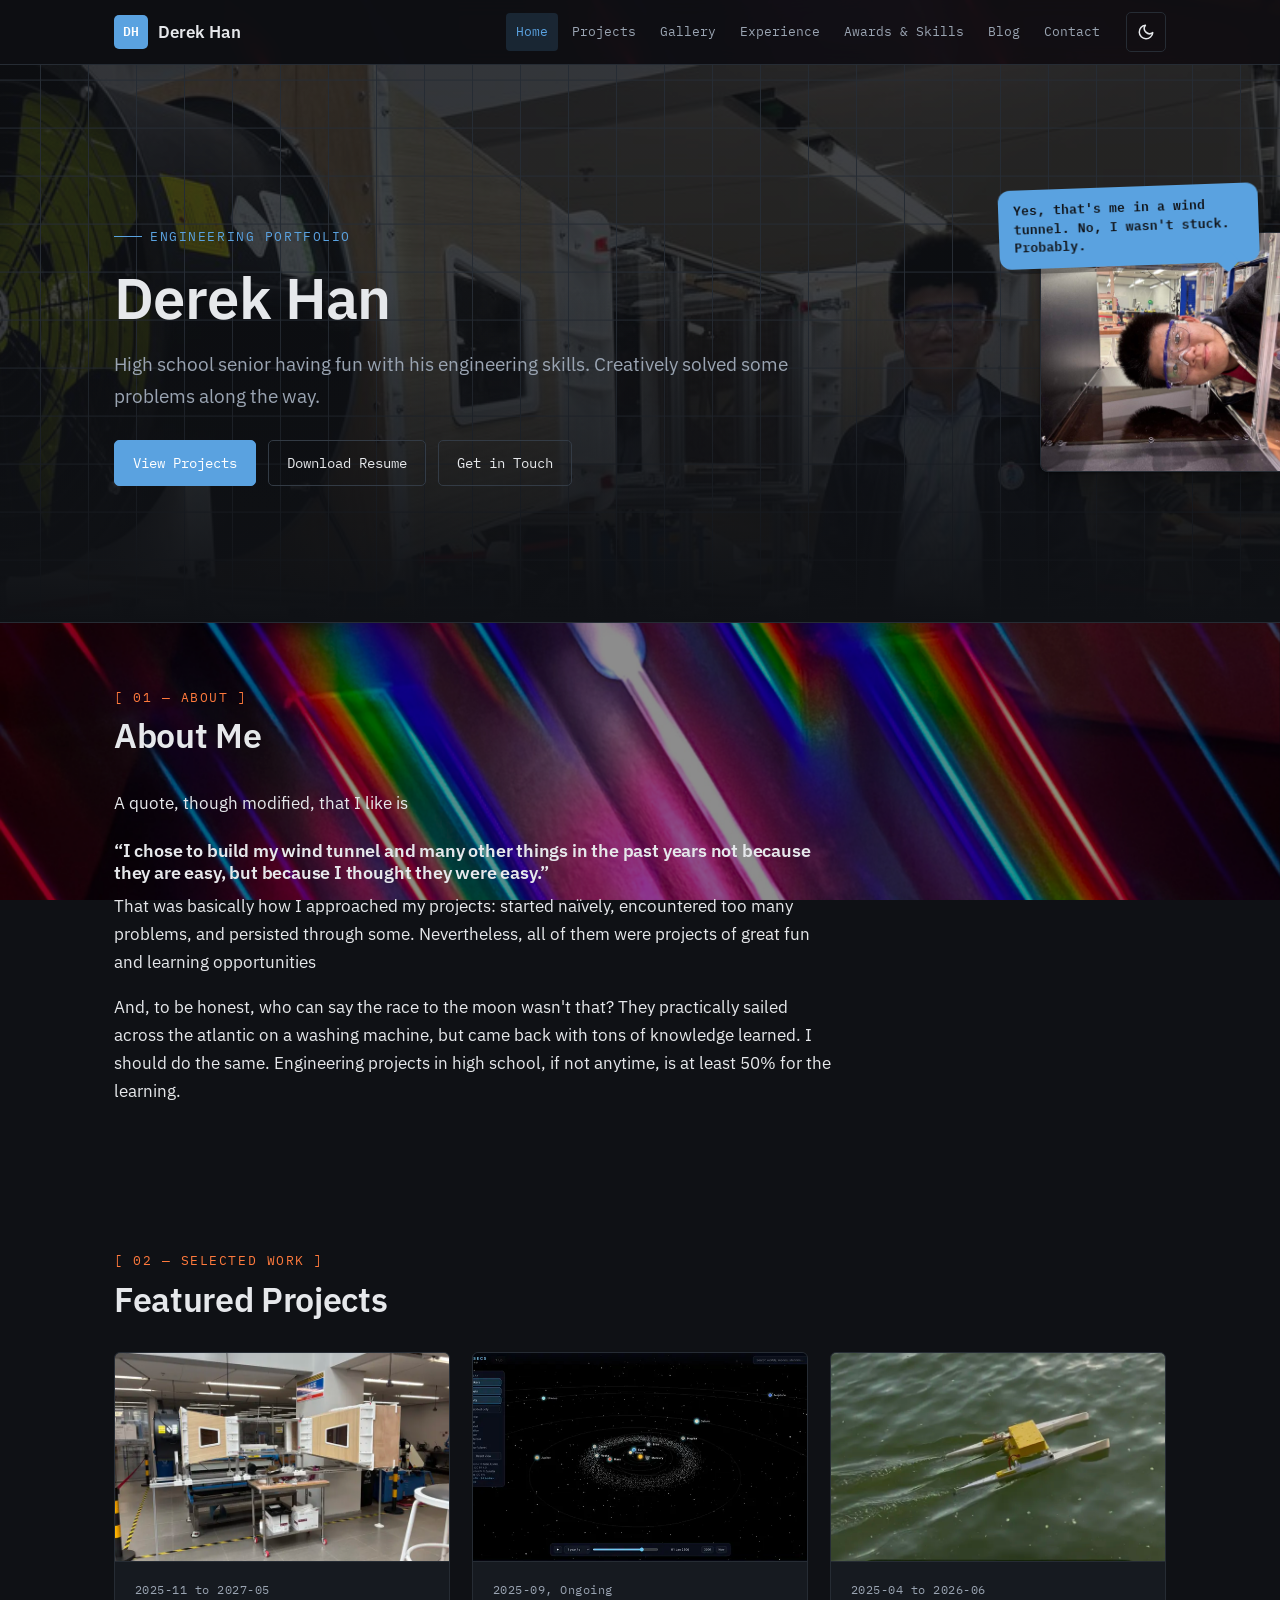
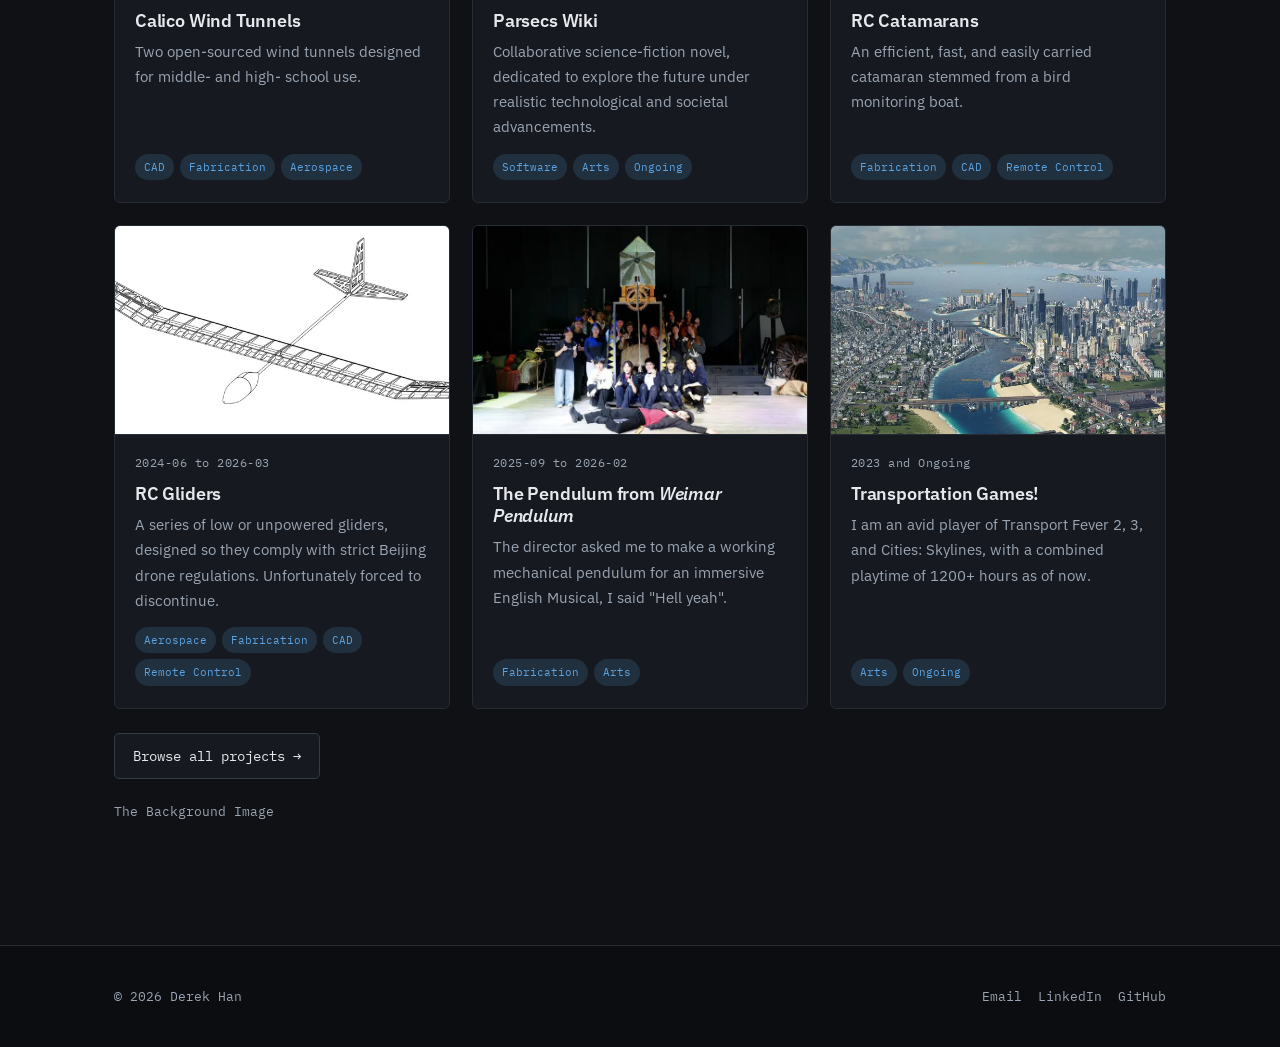
==== commit 8f3b0012: "Publish: update site content" ====
--- a/index.html
+++ b/index.html
@@ -73,10 +73,7 @@
             </div>
           </div>
           <div class="portrait">
-            <div class="photo-frame">
-              <img class="avatar" data-attrs="src:photo,alt:name" alt="Portrait" width="210" height="210" />
-            </div>
-            <img class="avatar-pop" data-attrs="src:photoPop" alt="" aria-hidden="true" />
+            <img class="avatar" data-attrs="src:photo,alt:name" alt="Portrait" width="240" height="240" />
             <p class="photo-note" data-bind="photoNote"></p>
           </div>
         </div>
--- a/assets/css/style.css
+++ b/assets/css/style.css
@@ -310,60 +310,40 @@
 
 .hero-actions { display: flex; flex-wrap: wrap; gap: 12px; margin-top: 28px; }
 
-/* Portrait with a pop-out: the square frame clips the photo, while a cut-out
-   PNG of the same photo lets the face and shoulder spill over the right edge.
-   The cut-out is pixel-aligned with the base image. */
+/* Portrait pinned to the right edge of the window. The photo keeps square
+   corners on the right so it sits flush against the viewport; the speech
+   bubble overlaps its top edge for the pop-out. */
 .portrait {
   position: relative;
-  width: 256px;
-  height: 210px;
-}
-
-.photo-frame {
-  position: absolute;
-  top: 0;
-  bottom: 0;
-  left: 0;
-  width: 210px;
-  overflow: hidden;
-  border-radius: 8px;
-  border: 1px solid var(--line);
-  background: var(--bg-elev);
-  box-shadow: var(--shadow);
+  justify-self: end;
+  width: 240px;
+  height: 240px;
+  transform: translateX(24px);
+}
+
+@media (min-width: 1100px) {
+  .portrait {
+    transform: translateX(calc(50vw - var(--wrap) / 2 + 24px));
+  }
 }
 
 .avatar {
   width: 100%;
   height: 100%;
   object-fit: cover;
-  object-position: left center;
-}
-
-.avatar-pop {
-  position: absolute;
-  top: 0;
-  left: 0;
-  z-index: 2;
-  height: 210px;
-  width: auto;
-  pointer-events: none;
-  filter: drop-shadow(3px 5px 5px rgba(0, 0, 0, 0.35));
-  animation: portrait-pop 0.5s cubic-bezier(0.2, 1.4, 0.4, 1) both;
-  animation-delay: 0.2s;
-}
-.avatar-pop:not([src]) { display: none; }
-
-@keyframes portrait-pop {
-  from { opacity: 0; transform: translateY(5px) scale(0.97); }
-  to { opacity: 1; transform: translateY(0) scale(1); }
-}
-
-/* Fun speech bubble beside the portrait. Text comes from data/home.json
-   ("photoNote"); set it to "" to hide the bubble entirely. */
+  border-radius: 8px 0 0 8px;
+  border: 1px solid var(--line);
+  border-right: 0;
+  background: var(--bg-elev);
+  box-shadow: var(--shadow);
+}
+
+/* Fun speech bubble that pops out over the photo's top edge. Text comes from
+   data/home.json ("photoNote"); set it to "" to hide the bubble. */
 .photo-note {
   position: absolute;
-  right: -10px;
-  bottom: calc(100% + 18px);
+  right: 20px;
+  bottom: calc(100% - 30px);
   z-index: 3;
   width: max-content;
   max-width: 260px;
@@ -706,37 +686,18 @@
 
 @media (max-width: 860px) {
   .hero-grid { grid-template-columns: 1fr; }
-  .portrait { width: 183px; height: 150px; order: -1; }
-  .photo-frame { width: 150px; }
-  .avatar-pop { height: 150px; }
+  .portrait { width: 170px; height: 170px; order: -1; transform: translateX(24px); }
   .photo-note {
-    left: calc(100% + 16px);
-    right: auto;
-    top: 50%;
-    bottom: auto;
-    width: min(46vw, calc(100vw - 235px));
+    right: 8px;
+    bottom: calc(100% - 22px);
+    width: min(240px, 62vw);
     max-width: none;
-    transform: translateY(-50%) rotate(1.5deg);
-    transform-origin: 0 50%;
-    animation-name: photo-note-pop-side;
-  }
-  .photo-note::after {
-    left: -6px;
-    right: auto;
-    top: 50%;
-    transform: translateY(-50%) rotate(45deg);
   }
   .grid--3 { grid-template-columns: repeat(2, minmax(0, 1fr)); }
 }
 
-@keyframes photo-note-pop-side {
-  0% { opacity: 0; transform: translateY(-50%) translateX(-10px) scale(0.85) rotate(-4deg); }
-  60% { opacity: 1; }
-  100% { opacity: 1; transform: translateY(-50%) translateX(0) scale(1) rotate(1.5deg); }
-}
-
 @media (prefers-reduced-motion: reduce) {
-  .photo-note, .avatar-pop { animation: none; }
+  .photo-note { animation: none; }
 }
 
 @media (max-width: 720px) {
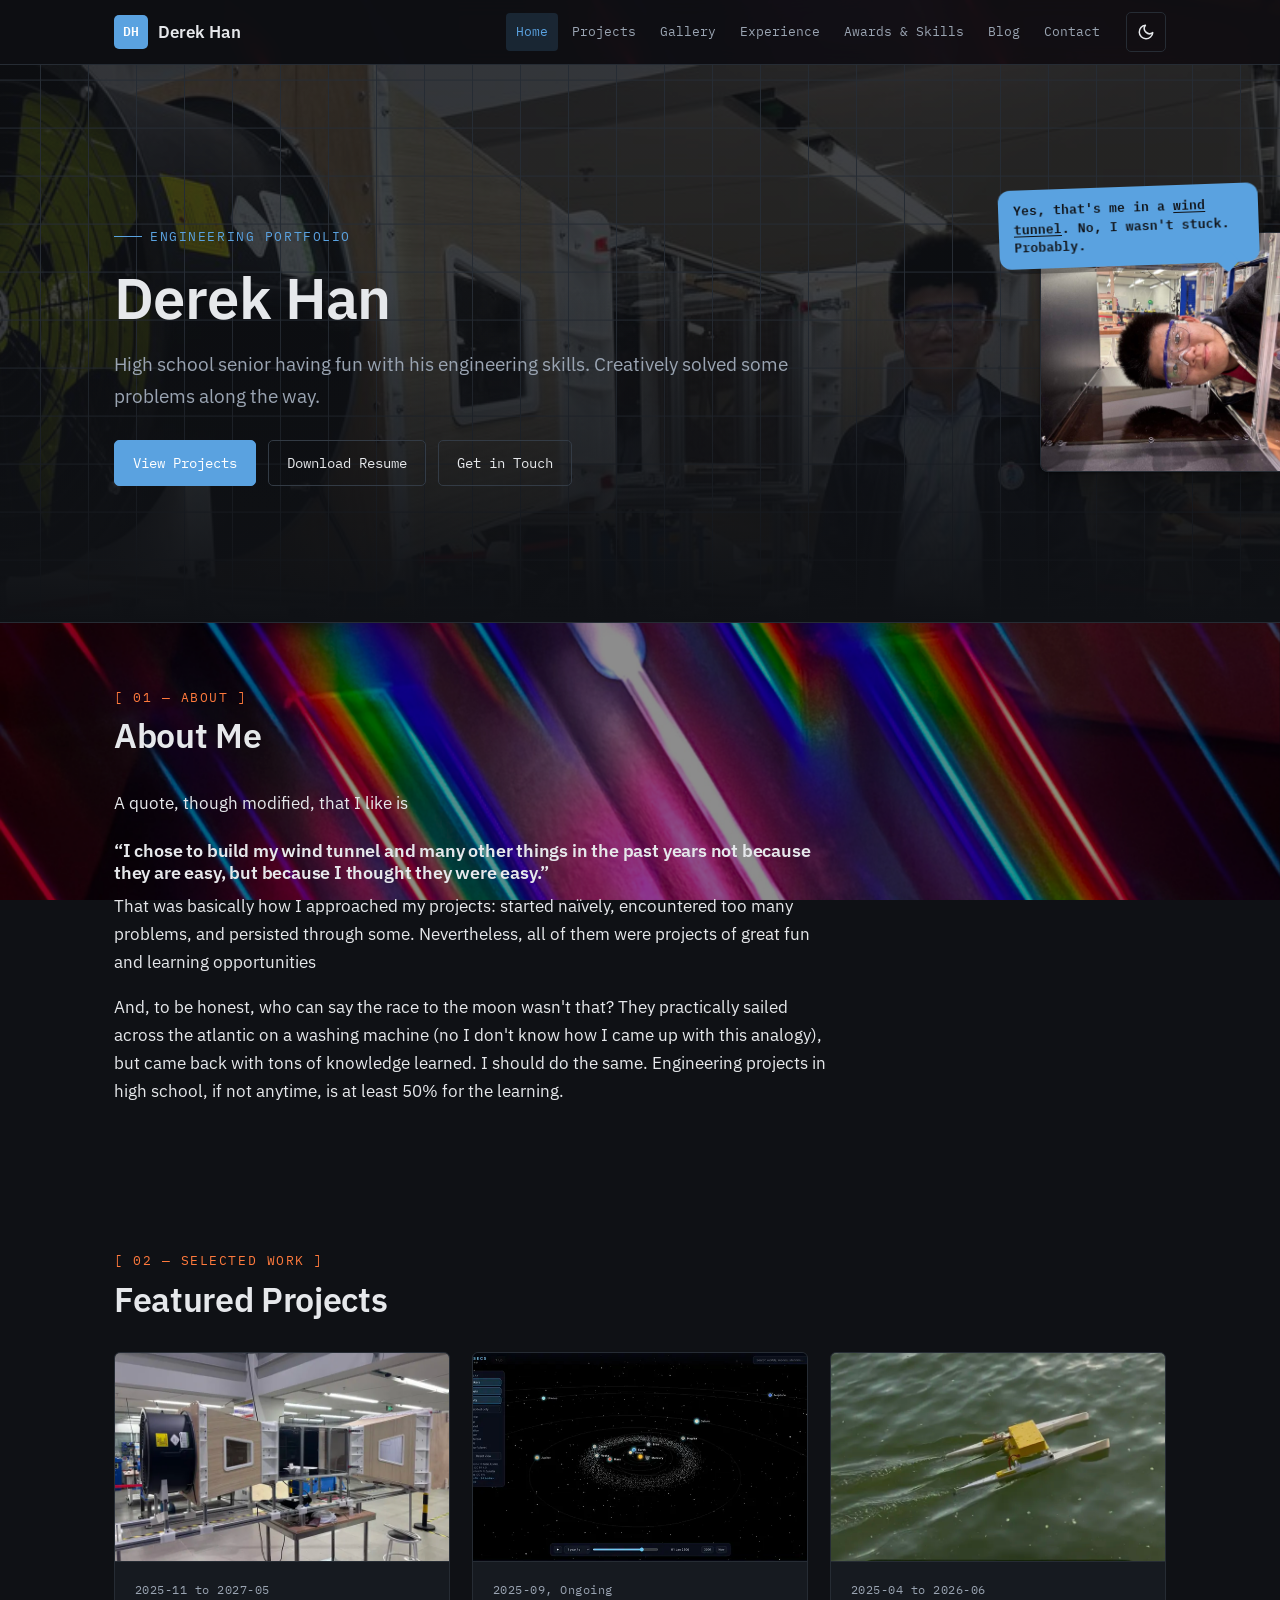
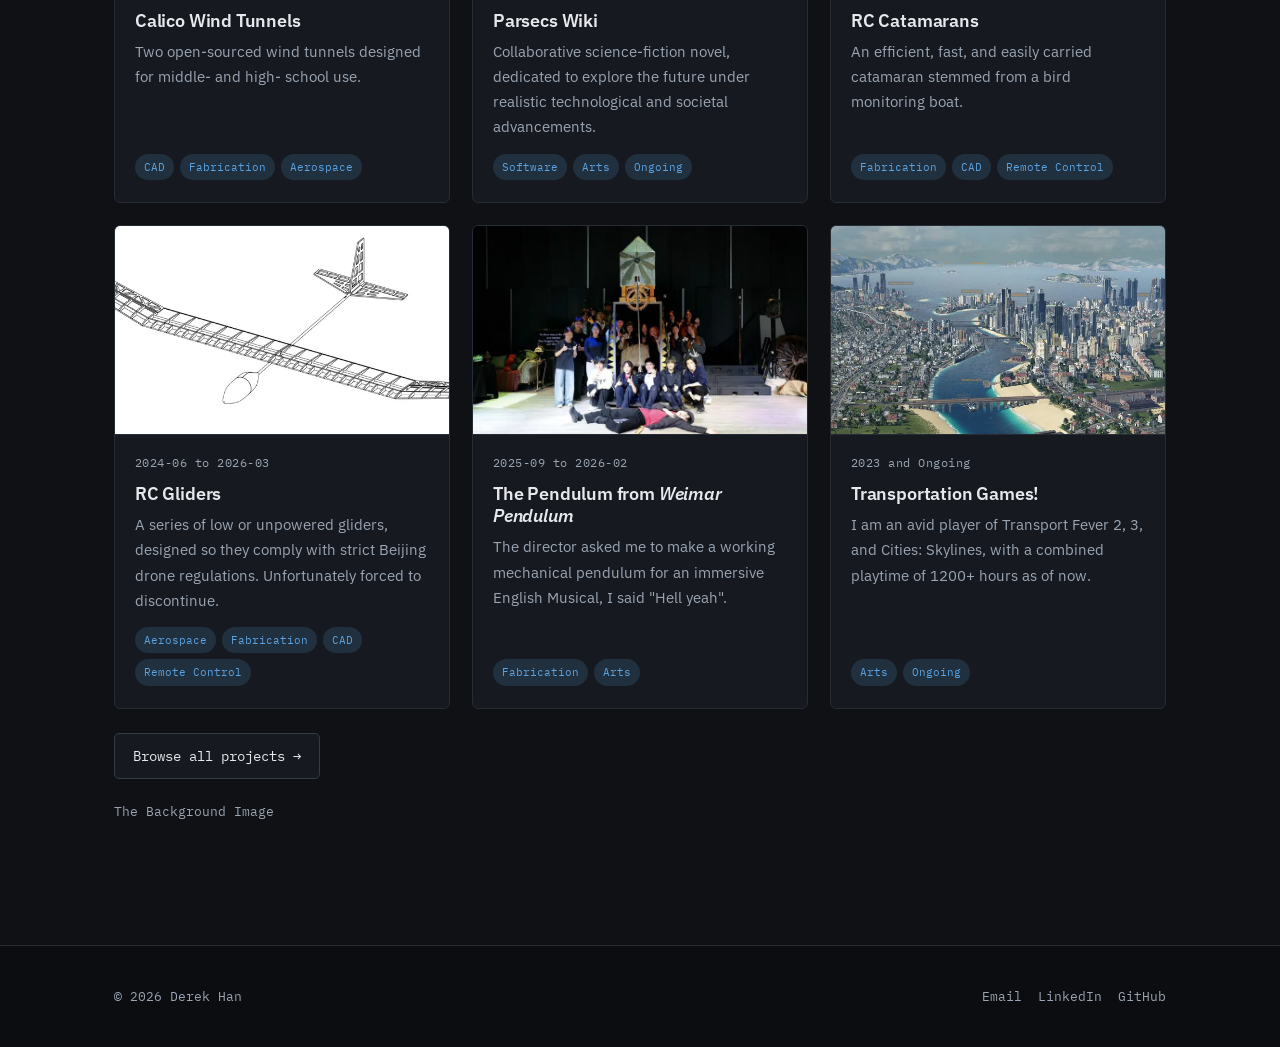
==== commit df3d34ec: "Publish: update site content" ====
--- a/index.html
+++ b/index.html
@@ -74,7 +74,7 @@
           </div>
           <div class="portrait">
             <img class="avatar" data-attrs="src:photo,alt:name" alt="Portrait" width="240" height="240" />
-            <p class="photo-note" data-bind="photoNote"></p>
+            <p class="photo-note" data-bind="photoNote" data-html></p>
           </div>
         </div>
       </div>
--- a/assets/css/style.css
+++ b/assets/css/style.css
@@ -363,6 +363,18 @@
   animation-delay: 0.45s;
 }
 .photo-note:empty { display: none; }
+.photo-note a {
+  color: inherit;
+  text-decoration: underline;
+  text-decoration-thickness: 1px;
+  text-underline-offset: 2px;
+}
+.photo-note a:hover { text-decoration-thickness: 2px; }
+.photo-note a:focus-visible {
+  outline: 2px solid var(--bg);
+  outline-offset: 2px;
+  border-radius: 2px;
+}
 .photo-note::after {
   content: "";
   position: absolute;
@@ -736,8 +748,9 @@
 }
 .project-figure > img {
   width: 100%;
+  height: auto;
   margin: 0;
-  aspect-ratio: 4 / 3;
+  aspect-ratio: 1 / 1;
   object-fit: cover;
   border: 1px solid var(--line);
   border-radius: var(--radius);
@@ -757,6 +770,7 @@
 .project-gallery--single { display: block; overflow: visible; }
 .project-gallery--single .project-figure { width: 100%; }
 .project-gallery--single .project-figure > img {
+  height: auto;
   aspect-ratio: auto;
   max-height: 520px;
   object-fit: contain;
@@ -916,6 +930,7 @@
 .sidebar-thumb {
   display: block;
   width: 100%;
+  height: auto;
   border-radius: var(--radius);
   border: 1px solid var(--line);
   margin-bottom: 14px;
